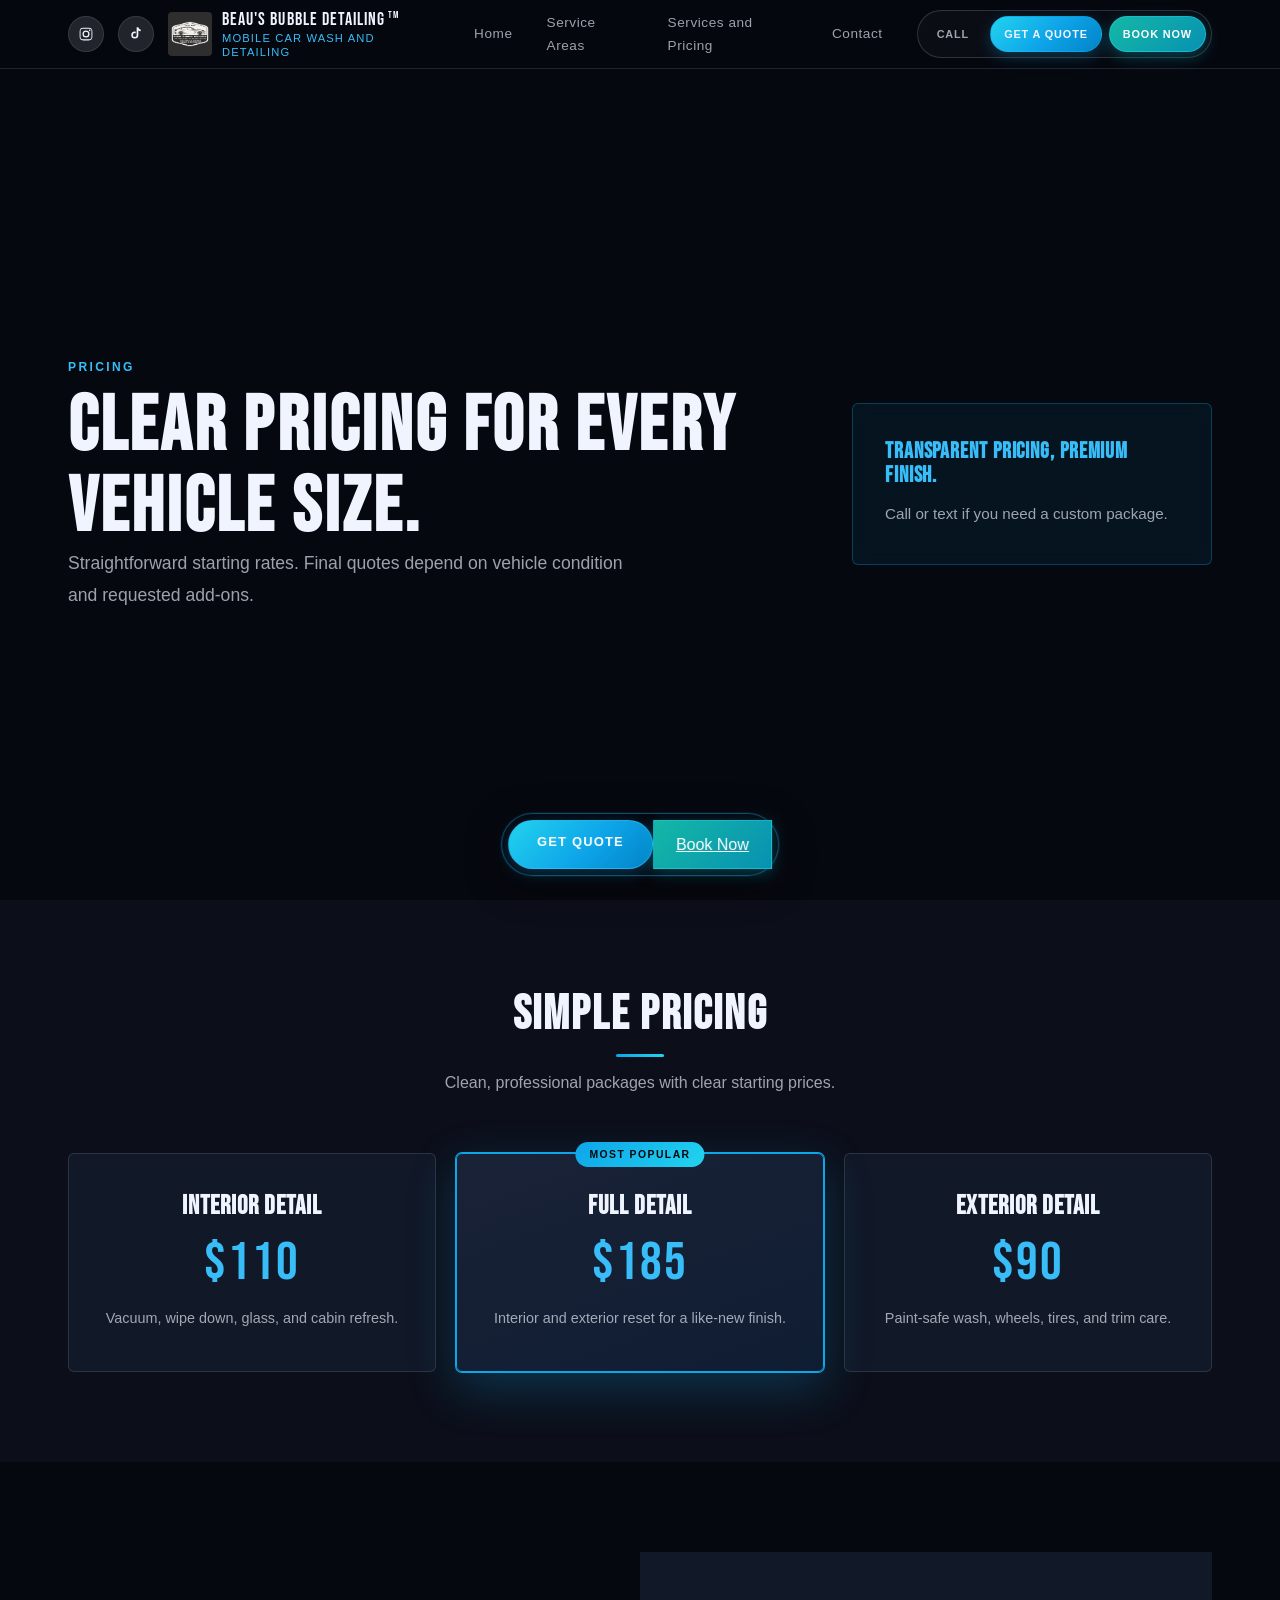
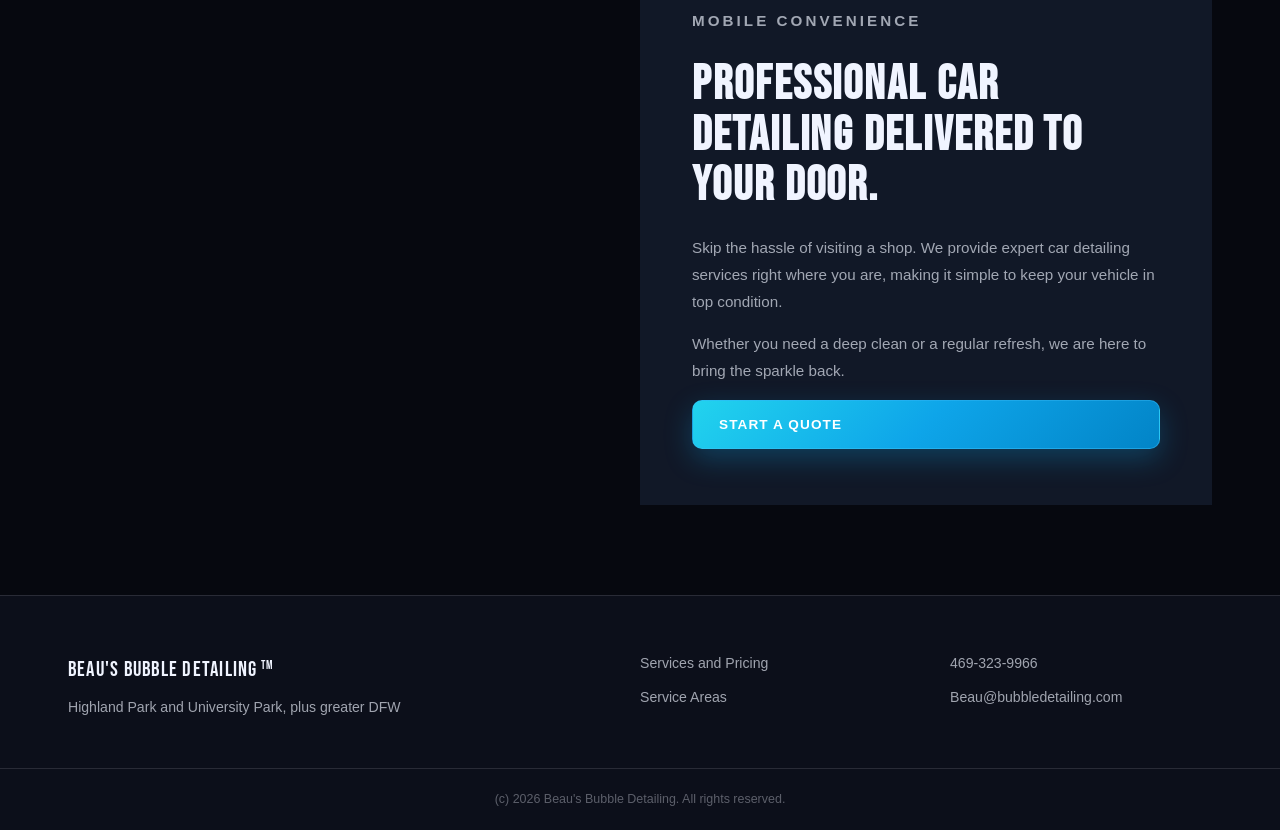
==== prices.html @ 3d45cceb "Add Book Now button to sticky CTA bar on all pages Mobile users couldn't access Book Now since the h" ====
<!doctype html>
<html lang="en">
  <head>
    <meta charset="utf-8" />
    <meta name="viewport" content="width=device-width, initial-scale=1" />
    <title>Pricing | Beau's Bubble Detailing</title>
    <meta name="description" content="Mobile detailing pricing for Beau's Bubble Detailing in the Park Cities and DFW." />
    <link rel="preconnect" href="https://fonts.googleapis.com" />
    <link rel="preconnect" href="https://fonts.gstatic.com" crossorigin />
    <link href="https://fonts.googleapis.com/css2?family=Bebas+Neue&family=Source+Serif+4:opsz,wght@8..60,300;8..60,400;8..60,600&display=swap" rel="stylesheet" />
    <link rel="stylesheet" href="styles.css" />
    <link rel="icon" type="image/png" href="assets/logo.png" />
  </head>
  <body>
    <header class="site-header">
      <div class="container header-inner">
        <div class="header-left">
          <a class="ig-link" href="https://www.instagram.com/beausbubbledetailing/" target="_blank" rel="noreferrer" aria-label="Instagram">
            <svg viewBox="0 0 24 24" aria-hidden="true"><path d="M12 7.3a4.7 4.7 0 1 0 4.7 4.7A4.7 4.7 0 0 0 12 7.3Zm0 7.7a3 3 0 1 1 3-3a3 3 0 0 1-3 3Zm6-7.9a1.1 1.1 0 1 1-1.1-1.1A1.1 1.1 0 0 1 18 7.1ZM20 6.2a3.7 3.7 0 0 0-2.1-2.1A6.2 6.2 0 0 0 15.2 3.6H8.8a6.2 6.2 0 0 0-2.7.5A3.7 3.7 0 0 0 4 6.2a6.2 6.2 0 0 0-.5 2.7v6.4a6.2 6.2 0 0 0 .5 2.7a3.7 3.7 0 0 0 2.1 2.1a6.2 6.2 0 0 0 2.7.5h6.4a6.2 6.2 0 0 0 2.7-.5a3.7 3.7 0 0 0 2.1-2.1a6.2 6.2 0 0 0 .5-2.7V8.9a6.2 6.2 0 0 0-.5-2.7ZM19 17.6a2.1 2.1 0 0 1-1.2 1.2a4.4 4.4 0 0 1-1.5.3H7.7a4.4 4.4 0 0 1-1.5-.3A2.1 2.1 0 0 1 5 17.6a4.4 4.4 0 0 1-.3-1.5V7.9a4.4 4.4 0 0 1 .3-1.5A2.1 2.1 0 0 1 6.2 5.2a4.4 4.4 0 0 1 1.5-.3h8.6a4.4 4.4 0 0 1 1.5.3A2.1 2.1 0 0 1 19 6.4a4.4 4.4 0 0 1 .3 1.5v8.2a4.4 4.4 0 0 1-.3 1.5Z"/></svg>
          </a>
          <a class="tt-link" href="https://www.tiktok.com/@214bubbledetailing" target="_blank" rel="noreferrer" aria-label="TikTok">
            <svg viewBox="0 0 24 24" aria-hidden="true"><path d="M14.6 3.2c.3 1.7 1.6 3 3.3 3.3v2.4a5.7 5.7 0 0 1-3.3-1.1v6.4a5 5 0 1 1-5-5c.4 0 .9.1 1.3.2v2.5a2.6 2.6 0 1 0 1.3 2.2V3.2h2.4Z"/></svg>
          </a>
          <div class="brand">
            <img class="brand-logo" src="assets/logo.png" alt="Beau's Bubble Detailing logo" />
            <div class="brand-text">
              <p class="brand-name">Beau's Bubble Detailing</p>
              <p class="brand-tagline">Mobile car wash and detailing</p>
            </div>
          </div>
        </div>
        <nav class="main-nav" aria-label="Primary">
          <a class="nav-link" href="index.html">Home</a>
          <div class="nav-item">
            <a class="nav-toggle" href="service-areas.html#primary-coverage" aria-haspopup="true">Service Areas</a>
            <div class="dropdown" role="menu">
              <a href="service-areas.html#primary-coverage">Dallas</a>
              <a href="service-areas.html#primary-coverage">Plano</a>
              <a href="service-areas.html#primary-coverage">Fort Worth</a>
              <a href="service-areas.html#primary-coverage">All Areas</a>
            </div>
          </div>
          <a class="nav-link" href="services.html#vehicle-pricing">Services and Pricing</a>
          <a class="nav-link" href="index.html#quote">Contact</a>
        </nav>
        <nav class="header-cta">
          <a class="btn btn-ghost" href="tel:+14693239966">Call</a>
          <a class="btn" href="https://app.winwontech.com/questionnaire/beausbubbledetailing/outreach/BCwQTGIldse46hhcC2VT" target="_blank" rel="noreferrer">Get a Quote</a>
          <a class="btn btn-book" href="https://calendly.com/beau-bubbledetailing/reservation" target="_blank" rel="noreferrer">Book Now</a>
        </nav>
      </div>
    </header>
    <main>
      <section class="hero">
        <div class="container hero-grid">
          <div>
            <p class="eyebrow">Pricing</p>
            <h1>Clear pricing for every vehicle size.</h1>
            <p class="lead">Straightforward starting rates. Final quotes depend on vehicle condition and requested add-ons.</p>
          </div>
          <div class="highlight-panel">
            <h3>Transparent pricing, premium finish.</h3>
            <p>Call or text if you need a custom package.</p>
          </div>
        </div>
      </section>

      <section class="section">
        <div class="container">
          <div class="section-head">
            <h2>Simple pricing</h2>
            <p>Clean, professional packages with clear starting prices.</p>
          </div>
          <div class="price-grid">
            <div class="price-card">
              <h3>Interior Detail</h3>
              <p class="price">$110</p>
              <p>Vacuum, wipe down, glass, and cabin refresh.</p>
            </div>
            <div class="price-card featured">
              <h3>Full Detail</h3>
              <p class="price">$185</p>
              <p>Interior and exterior reset for a like-new finish.</p>
            </div>
            <div class="price-card">
              <h3>Exterior Detail</h3>
              <p class="price">$90</p>
              <p>Paint-safe wash, wheels, tires, and trim care.</p>
            </div>
          </div>
        </div>
      </section>

      <section class="section">
        <div class="container split-grid">
          <div class="split-image" style="background-image: url('https://images.unsplash.com/photo-1485291571150-772bcfc10da5?ixlib=rb-1.2.1&ixid=M3wxMjA3fDB8MXxzZWFyY2h8MzJ8fGNhciUyMHdhc2h8ZW58MHx8fHwxNzY5MjUyNjM1fDA&auto=format&fit=crop&w=1600&q=80')"></div>
          <div class="split-content">
            <p class="eyebrow">Mobile convenience</p>
            <h2>Professional car detailing delivered to your door.</h2>
            <p>Skip the hassle of visiting a shop. We provide expert car detailing services right where you are, making it simple to keep your vehicle in top condition.</p>
            <p>Whether you need a deep clean or a regular refresh, we are here to bring the sparkle back.</p>
            <a class="btn" href="index.html#quote">Start a Quote</a>
          </div>
        </div>
      </section>
    </main>

    <div class="sticky-cta" aria-label="Quick actions">
      <a class="sticky-quote" href="index.html#quote">Get Quote</a>
      <a class="sticky-book" href="https://calendly.com/beau-bubbledetailing/reservation" target="_blank" rel="noreferrer">Book Now</a>
    </div>

    <footer class="site-footer">
      <div class="container footer-grid">
        <div>
          <p class="brand-name">Beau's Bubble Detailing</p>
          <p class="muted-text">Highland Park and University Park, plus greater DFW</p>
        </div>
        <div class="footer-links">
          <a href="services.html#vehicle-pricing">Services and Pricing</a>
          <a href="service-areas.html#primary-coverage">Service Areas</a>
        </div>
        <div class="footer-links">
          <a href="tel:+14693239966">469-323-9966</a>
          <a href="mailto:Beau@bubbledetailing.com">Beau@bubbledetailing.com</a>
        </div>
      </div>
      <p class="footer-bottom">(c) 2026 Beau's Bubble Detailing. All rights reserved.</p>
    </footer>
  </body>
</html>
---- styles.css ----
/* ============================================
   BEAUS BUBBLE DETAILING � STYLES
   Bold electric-blue & midnight theme
   ============================================ */

:root {
  --blue:        #0EA5E9;
  --blue-bright: #38BDF8;
  --blue-dim:    rgba(14,165,233,0.15);
  --blue-glow:   rgba(14,165,233,0.35);
  --night:       #06080F;
  --dark1:       #0C0F1A;
  --dark2:       #111827;
  --dark3:       #1A2236;
  --white:       #F0F4FF;
  --white-dim:   rgba(240,244,255,0.65);
  --white-faint: rgba(240,244,255,0.12);
  --cyan:        #22D3EE;
  --radius:      6px;
}

/* -- RESET -- */
*, *::before, *::after { box-sizing: border-box; margin: 0; padding: 0; }
html { scroll-behavior: smooth; }
body {
  font-family: 'Trebuchet MS', 'Segoe UI', sans-serif;
  background: var(--night);
  color: var(--white);
  line-height: 1.7;
  overflow-x: hidden;
}

/* -- TYPOGRAPHY -- */
h1, h2, h3 {
  font-family: 'Bebas Neue', sans-serif;
  letter-spacing: 0.04em;
  line-height: 1.05;
  color: var(--white);
}
h1 { font-size: clamp(2.8rem, 6vw, 5rem); }
h2 { font-size: clamp(2rem, 4vw, 3rem); }
h3 { font-size: 1.6rem; }
p { font-weight: 300; }

.eyebrow {
  font-family: 'Trebuchet MS', 'Segoe UI', sans-serif;
  font-size: 0.75rem;
  letter-spacing: 0.2em;
  text-transform: uppercase;
  color: var(--blue-bright);
  font-weight: 600;
  margin-bottom: 10px;
  display: block;
}

.lead {
  font-size: 1.1rem;
  color: var(--white-dim);
  max-width: 560px;
  line-height: 1.8;
}

.muted-text {
  color: var(--white-dim);
  font-size: 0.88rem;
}

/* -- CONTAINER -- */
.container {
  max-width: 1200px;
  margin: 0 auto;
  padding: 0 28px;
}

/* -- HEADER -- */
.site-header {
  position: fixed;
  top: 0; left: 0; right: 0;
  z-index: 100;
  background: rgba(6, 8, 15, 0.92);
  backdrop-filter: blur(12px);
  border-bottom: 1px solid var(--white-faint);
  padding: 0;
}
.header-inner {
  display: flex;
  align-items: center;
  justify-content: space-between;
  height: 68px;
  gap: 20px;
}
.header-left {
  display: flex;
  align-items: center;
  gap: 14px;
}
.ig-link, .tt-link {
  display: flex;
  align-items: center;
  justify-content: center;
  width: 36px; height: 36px;
  border-radius: 50%;
  background: var(--white-faint);
  border: 1px solid rgba(255,255,255,0.1);
  transition: background 0.2s, border-color 0.2s, transform 0.2s;
  flex-shrink: 0;
}
.ig-link:hover, .tt-link:hover { background: var(--blue-dim); border-color: var(--blue); transform: translateY(-1px); }
.ig-link svg, .tt-link svg { width: 18px; height: 18px; fill: var(--white); }
.tt-link svg { width: 17px; height: 17px; }

.brand { display: flex; align-items: center; gap: 10px; text-decoration: none; }
.brand-logo {
  height: 44px;
  width: auto;
  object-fit: contain;
  border-radius: 4px;
}
.brand-text { line-height: 1.25; }
.brand-name {
  font-family: 'Bebas Neue', sans-serif;
  font-size: 1.1rem;
  letter-spacing: 0.06em;
  color: var(--white);
  display: block;
}
.brand-name::after {
  content: " TM";
  font-size: 0.58em;
  vertical-align: super;
  letter-spacing: 0.08em;
}
.brand-tagline {
  font-size: 0.7rem;
  color: var(--blue-bright);
  letter-spacing: 0.1em;
  text-transform: uppercase;
}

/* -- NAV -- */
.main-nav {
  display: flex;
  align-items: center;
  gap: 6px;
  list-style: none;
}
.nav-link {
  font-size: 0.85rem;
  font-weight: 400;
  color: var(--white-dim);
  text-decoration: none;
  padding: 8px 14px;
  border-radius: var(--radius);
  transition: color 0.2s, background 0.2s;
  letter-spacing: 0.04em;
}
.nav-link:hover { color: var(--white); background: var(--white-faint); }

.nav-item { position: relative; }
.nav-item::after {
  content: '';
  position: absolute;
  left: 0;
  right: 0;
  top: 100%;
  height: 10px;
}
.nav-toggle {
  display: inline-block;
  font-family: 'Trebuchet MS', 'Segoe UI', sans-serif;
  font-size: 0.85rem;
  color: var(--white-dim);
  text-decoration: none;
  background: none;
  border: none;
  cursor: pointer;
  padding: 8px 14px;
  border-radius: var(--radius);
  transition: color 0.2s, background 0.2s;
  letter-spacing: 0.04em;
}
.nav-toggle:hover { color: var(--white); background: var(--white-faint); }

.dropdown {
  display: none;
  position: absolute;
  top: calc(100% + 8px);
  left: 0;
  background: var(--dark2);
  border: 1px solid var(--white-faint);
  border-radius: var(--radius);
  min-width: 180px;
  overflow: hidden;
  box-shadow: 0 16px 40px rgba(0,0,0,0.5);
  z-index: 200;
}
.nav-item:hover .dropdown,
.nav-item:focus-within .dropdown { display: block; }
.dropdown a {
  display: block;
  padding: 12px 18px;
  font-size: 0.85rem;
  color: var(--white-dim);
  text-decoration: none;
  transition: background 0.15s, color 0.15s;
}
.dropdown a:hover { background: var(--blue-dim); color: var(--blue-bright); }

.header-cta {
  display: flex;
  align-items: center;
  gap: 7px;
  padding: 5px;
  border: 1px solid rgba(240,244,255,0.16);
  border-radius: 999px;
  background: linear-gradient(135deg, rgba(255,255,255,0.03), rgba(255,255,255,0.01));
}
.header-cta .btn {
  padding: 8px 13px;
  font-size: 0.68rem;
  font-weight: 700;
  letter-spacing: 0.08em;
  border-radius: 999px;
  border: 1px solid rgba(14,165,233,0.4);
  background: linear-gradient(135deg, #22d3ee 0%, #0ea5e9 52%, #0284c7 100%);
  color: var(--white);
  box-shadow: 0 5px 16px rgba(14,165,233,0.28);
  white-space: nowrap;
}
.header-cta .btn:hover {
  transform: translateY(-1px);
  background: linear-gradient(135deg, #67e8f9, #22d3ee 40%, #0ea5e9);
  border-color: rgba(56,189,248,0.6);
  box-shadow: 0 8px 20px rgba(14,165,233,0.34);
}
.header-cta .btn.btn-ghost {
  border-color: transparent;
  background: transparent;
  color: var(--white-dim);
  box-shadow: none;
}
.header-cta .btn.btn-ghost:hover {
  color: var(--white);
  background: var(--white-faint);
  border-color: transparent;
  box-shadow: none;
  transform: none;
}
.header-cta .btn-book {
  background: linear-gradient(135deg, #14b8a6, #0891b2);
  border-color: rgba(34,211,238,0.5);
  color: #fff;
  box-shadow: 0 5px 16px rgba(6,182,212,0.32);
}
.header-cta .btn-book:hover {
  background: linear-gradient(135deg, #5eead4, #22d3ee);
  color: #fff;
  box-shadow: 0 8px 20px rgba(6,182,212,0.38);
}

/* -- BUTTONS -- */
.btn {
  display: inline-block;
  font-family: 'Trebuchet MS', 'Segoe UI', sans-serif;
  font-size: 0.85rem;
  font-weight: 600;
  letter-spacing: 0.08em;
  text-transform: uppercase;
  text-decoration: none;
  padding: 12px 26px;
  border-radius: 10px;
  border: 1px solid rgba(56,189,248,0.45);
  cursor: pointer;
  transition: transform 0.2s, box-shadow 0.2s, opacity 0.2s, filter 0.2s, border-color 0.2s;
  background: linear-gradient(135deg, #22d3ee 0%, var(--blue) 50%, #0284c7 100%);
  color: #fff;
  box-shadow: 0 10px 28px rgba(14,165,233,0.28);
}
.btn:hover {
  transform: translateY(-2px);
  filter: brightness(1.06);
  border-color: rgba(125,211,252,0.65);
  box-shadow: 0 14px 32px rgba(14,165,233,0.34);
}
.btn:active { transform: translateY(0); }

.btn-ghost {
  background: rgba(255,255,255,0.02);
  color: var(--white);
  border: 1px solid rgba(240,244,255,0.24);
  box-shadow: none;
}
.btn-ghost:hover { background: var(--blue-dim); border-color: rgba(56,189,248,0.5); color: var(--white); box-shadow: none; }

.btn-dark {
  background: linear-gradient(135deg, rgba(26,34,54,0.95), rgba(17,24,39,0.95));
  color: var(--white);
  border: 1px solid rgba(240,244,255,0.18);
  box-shadow: none;
}
.btn-dark:hover { background: linear-gradient(135deg, rgba(30,41,65,0.96), rgba(20,29,46,0.96)); border-color: rgba(56,189,248,0.45); color: var(--white); }

/* -- HERO -- */
.hero {
  position: relative;
  padding-top: 68px; /* offset for fixed header */
  min-height: 100vh;
  display: flex;
  align-items: center;
  overflow: hidden;
}
.hero::before {
  content: '';
  position: absolute; inset: 0;
  background-image: url('https://images.unsplash.com/photo-1552519507-da3b142c6e3d?w=1600&q=80&fit=crop');
  background-size: cover;
  background-position: center 35%;
  animation: heroZoom 20s ease-in-out infinite alternate;
}
.hero::after {
  content: '';
  position: absolute; inset: 0;
  background: linear-gradient(
    125deg,
    rgba(6,8,15,0.95) 0%,
    rgba(6,8,15,0.80) 45%,
    rgba(6,8,15,0.50) 100%
  );
}
@keyframes heroZoom {
  from { transform: scale(1.0); }
  to   { transform: scale(1.08) translateX(-1.5%); }
}
.hero .container { position: relative; z-index: 2; width: 100%; }
.hero-grid {
  display: grid;
  grid-template-columns: 1fr 360px;
  gap: 40px;
  align-items: center;
  padding: 80px 28px;
}

/* -- HIGHLIGHT PANEL -- */
.highlight-panel {
  background: rgba(14,165,233,0.08);
  border: 1px solid rgba(14,165,233,0.3);
  border-radius: var(--radius);
  padding: 36px 32px;
  backdrop-filter: blur(8px);
}
.highlight-panel h3 {
  font-size: 1.4rem;
  margin-bottom: 14px;
  color: var(--blue-bright);
}
.highlight-panel p {
  font-size: 0.95rem;
  color: var(--white-dim);
  line-height: 1.75;
  margin-bottom: 24px;
}
.highlight-panel p:last-child { margin-bottom: 0; }
.highlight-panel .hero-actions { margin-top: 24px; }

.hero-actions {
  display: flex;
  flex-wrap: wrap;
  gap: 12px;
  margin-top: 28px;
}

/* Hero badges */
.hero-badges {
  display: flex;
  flex-wrap: wrap;
  gap: 10px;
  margin-top: 28px;
}
.hero-badge {
  background: var(--dark3);
  border: 1px solid var(--white-faint);
  color: var(--white-dim);
  padding: 10px 18px;
  border-radius: var(--radius);
  font-size: 0.85rem;
  font-family: 'Trebuchet MS', 'Segoe UI', sans-serif;
  cursor: default;
  user-select: none;
}

/* -- SECTIONS -- */
.section {
  padding: 90px 0;
}
.section:nth-child(even) {
  background: var(--dark1);
}

.section-head {
  text-align: center;
  max-width: 600px;
  margin: 0 auto 56px;
}
.section-head h2 { margin-bottom: 12px; }
.section-head p { color: var(--white-dim); font-size: 1rem; }

/* Accent line under section headings */
.section-head h2::after {
  content: '';
  display: block;
  width: 48px; height: 3px;
  background: linear-gradient(90deg, var(--blue), var(--cyan));
  margin: 14px auto 0;
  border-radius: 2px;
}
.pricing-subhead {
  margin: 28px auto 20px;
}
.pricing-subhead h3 {
  margin-bottom: 8px;
}

/* -- SERVICE CARDS -- */
.services-grid {
  display: grid;
  grid-template-columns: repeat(auto-fit, minmax(280px, 1fr));
  gap: 20px;
}
.pricing-tabs {
  display: flex;
  flex-wrap: wrap;
  justify-content: center;
  gap: 10px;
  margin-bottom: 20px;
}
.pricing-tab {
  background: var(--dark3);
  border: 1px solid var(--white-faint);
  color: var(--white-dim);
  padding: 10px 16px;
  border-radius: var(--radius);
  cursor: pointer;
  font-size: 0.85rem;
  font-family: 'Trebuchet MS', 'Segoe UI', sans-serif;
  transition: all 0.2s;
}
.pricing-tab:hover,
.pricing-tab.selected {
  background: var(--blue-dim);
  border-color: var(--blue);
  color: var(--blue-bright);
}
.service-card {
  background: var(--dark2);
  border: 1px solid var(--white-faint);
  border-radius: var(--radius);
  padding: 36px 32px;
  transition: border-color 0.3s, transform 0.3s, box-shadow 0.3s;
  position: relative;
  overflow: hidden;
}
.service-card::before {
  content: '';
  position: absolute;
  top: 0; left: 0; right: 0;
  height: 3px;
  background: linear-gradient(90deg, var(--blue), var(--cyan));
  transform: scaleX(0);
  transform-origin: left;
  transition: transform 0.4s ease;
}
.service-card:hover {
  border-color: rgba(14,165,233,0.4);
  transform: translateY(-4px);
  box-shadow: 0 12px 40px rgba(14,165,233,0.15);
}
.service-card:hover::before { transform: scaleX(1); }
.service-card h3 {
  font-size: 1.4rem;
  margin-bottom: 12px;
  color: var(--white);
}
.service-card p { color: var(--white-dim); font-size: 0.92rem; line-height: 1.7; }
.service-card .price {
  font-family: 'Bebas Neue', sans-serif;
  font-size: 2rem;
  color: var(--blue-bright);
  margin: 16px 0 6px;
  letter-spacing: 0.04em;
}
.full-detail-featured {
  transform: scale(1.06);
  border-color: var(--blue);
  background: linear-gradient(160deg, #132341, #1A2236);
  box-shadow: 0 12px 36px rgba(14,165,233,0.2);
}
.full-detail-featured h3,
.full-detail-featured .price {
  font-weight: 700;
}
.deal-note {
  font-size: 0.72rem;
  letter-spacing: 0.08em;
  text-transform: uppercase;
  color: var(--blue-bright) !important;
  margin-bottom: 8px;
}
.service-card ul {
  list-style: none;
  margin-top: 16px;
}
.service-card li {
  font-size: 0.88rem;
  color: var(--white-dim);
  padding: 6px 0;
  border-bottom: 1px solid var(--white-faint);
  display: flex;
  align-items: flex-start;
  gap: 8px;
}
.service-card li::before {
  content: '>';
  color: var(--blue);
  font-size: 1rem;
  flex-shrink: 0;
}

/* -- ADD-ON GRID / OPTIONS -- */
.options-grid {
  display: flex;
  flex-wrap: wrap;
  gap: 10px;
  margin-top: 12px;
}
.option-btn {
  background: var(--dark3);
  border: 1px solid var(--white-faint);
  color: var(--white-dim);
  padding: 10px 18px;
  border-radius: var(--radius);
  font-size: 0.85rem;
  cursor: pointer;
  transition: all 0.2s;
  font-family: 'Trebuchet MS', 'Segoe UI', sans-serif;
}
.option-btn:hover, .option-btn.selected {
  background: var(--blue-dim);
  border-color: var(--blue);
  color: var(--blue-bright);
}
.option-static {
  background: var(--dark3);
  border: 1px solid var(--white-faint);
  color: var(--white-dim);
  padding: 10px 18px;
  border-radius: var(--radius);
  font-size: 0.85rem;
  font-family: 'Trebuchet MS', 'Segoe UI', sans-serif;
  cursor: default;
  user-select: none;
}
.option-check {
  display: inline-flex;
  align-items: center;
  gap: 10px;
  background: var(--dark3);
  border: 1px solid var(--white-faint);
  color: var(--white-dim);
  padding: 10px 14px;
  border-radius: var(--radius);
  font-size: 0.85rem;
  font-family: 'Trebuchet MS', 'Segoe UI', sans-serif;
  cursor: pointer;
  transition: all 0.2s;
}
.option-check:hover {
  border-color: var(--blue);
  background: var(--blue-dim);
}
.option-check-input {
  width: 16px;
  height: 16px;
  accent-color: #0EA5E9;
}
.option-check:has(.option-check-input:checked) {
  border-color: var(--blue);
  background: var(--blue-dim);
  color: var(--blue-bright);
}
.addon-note {
  margin-top: 12px;
  color: var(--white-dim);
  font-size: 0.85rem;
  line-height: 1.65;
}
.monthly-subprice {
  color: var(--blue-bright) !important;
  font-size: 0.95rem !important;
  margin-top: -6px;
  margin-bottom: 8px;
}

/* -- PRICE GRID -- */
.price-grid {
  display: grid;
  grid-template-columns: repeat(auto-fit, minmax(260px, 1fr));
  gap: 20px;
}
.price-card {
  background: var(--dark2);
  border: 1px solid var(--white-faint);
  border-radius: var(--radius);
  padding: 40px 36px;
  text-align: center;
  transition: border-color 0.3s, transform 0.3s, box-shadow 0.3s;
}
.price-card:hover {
  border-color: rgba(14,165,233,0.4);
  transform: translateY(-4px);
  box-shadow: 0 12px 40px rgba(14,165,233,0.15);
}
.price-card.featured {
  background: linear-gradient(160deg, var(--dark3), #0f1d33);
  border-color: var(--blue);
  box-shadow: 0 0 0 1px var(--blue), 0 16px 48px rgba(14,165,233,0.25);
  position: relative;
}
.price-card.featured::after {
  content: 'MOST POPULAR';
  position: absolute;
  top: -12px; left: 50%;
  transform: translateX(-50%);
  background: linear-gradient(135deg, var(--blue), var(--cyan));
  color: var(--night);
  font-size: 0.65rem;
  font-weight: 700;
  letter-spacing: 0.14em;
  padding: 4px 14px;
  border-radius: 20px;
  font-family: 'Trebuchet MS', 'Segoe UI', sans-serif;
}
.price-card h3 {
  font-size: 1.6rem;
  margin-bottom: 4px;
}
.price-card .price {
  font-family: 'Bebas Neue', sans-serif;
  font-size: 3.4rem;
  color: var(--blue-bright);
  letter-spacing: 0.04em;
  line-height: 1;
  margin: 16px 0;
}
.price-card p:not(.price) {
  color: var(--white-dim);
  font-size: 0.9rem;
  line-height: 1.65;
}

/* -- GALLERY -- */
.gallery-grid {
  display: grid;
  grid-template-columns: repeat(4, 1fr);
  gap: 12px;
}
.photo {
  aspect-ratio: 1;
  border-radius: var(--radius);
  overflow: hidden;
  background: var(--dark3);
  border: 1px solid var(--white-faint);
}
.photo img { width: 100%; height: 100%; object-fit: cover; }
.photo.placeholder {
  display: flex;
  align-items: center;
  justify-content: center;
  text-align: center;
  padding: 20px;
}
.photo.placeholder span {
  font-size: 0.8rem;
  color: var(--white-dim);
  line-height: 1.5;
}

/* -- SPLIT GRID -- */
.split-grid {
  display: grid;
  grid-template-columns: 1fr 1fr;
  gap: 0;
  border-radius: var(--radius);
  overflow: hidden;
  min-height: 460px;
}
.split-image {
  background-size: cover;
  background-position: center;
  min-height: 320px;
}
.split-content {
  background: var(--dark2);
  padding: 56px 52px;
  display: flex;
  flex-direction: column;
  justify-content: center;
  gap: 16px;
}
.split-content h2 { margin-bottom: 8px; }
.split-content p { color: var(--white-dim); font-size: 0.95rem; line-height: 1.75; }

/* -- WHY CHOOSE US (FIXED) -- */
.why-choose-section {
  position: relative;
  overflow: hidden;
}
.why-choose-section::before {
  content: '';
  position: absolute; inset: 0;
  background-image: url('assets/hpv-bbd.jpg');
  background-size: cover;
  background-position: center;
  opacity: 0.14;
}
.highland-split {
  display: grid;
  grid-template-columns: 1fr 1fr;
  gap: 0;
  border-radius: var(--radius);
  overflow: hidden;
  min-height: 500px;
  position: relative;
  z-index: 2;
}
.highland-photo {
  position: relative;
  overflow: hidden;
  min-height: 380px;
}
.highland-photo img {
  width: 100%; height: 100%;
  object-fit: cover;
  transition: transform 0.6s ease;
}
.highland-photo:hover img { transform: scale(1.04); }
.highland-photo::after {
  content: '';
  position: absolute; inset: 0;
  background: linear-gradient(to right, transparent 60%, var(--dark2));
}
.highland-content {
  background: var(--dark2);
  padding: 56px 52px;
  display: flex;
  flex-direction: column;
  justify-content: center;
  gap: 16px;
  /* Remove old background-image usage */
  background-image: none !important;
}
.highland-content h2 { margin-bottom: 8px; }
.highland-content p { color: var(--white-dim); font-size: 0.95rem; line-height: 1.75; }

/* Why reasons grid */
.why-reasons {
  display: grid;
  grid-template-columns: 1fr 1fr;
  gap: 16px;
  margin-top: 28px;
}
.why-reason {
  background: var(--dark3);
  border: 1px solid var(--white-faint);
  border-radius: var(--radius);
  padding: 20px;
  transition: border-color 0.25s;
}
.why-reason:hover { border-color: var(--blue); }
.why-reason h4 {
  font-family: 'Bebas Neue', sans-serif;
  font-size: 1.1rem;
  color: var(--blue-bright);
  margin-bottom: 6px;
  letter-spacing: 0.04em;
}
.why-reason p { font-size: 0.84rem; color: var(--white-dim); line-height: 1.6; }

/* -- PROCESS -- */
.process-grid {
  display: grid;
  grid-template-columns: repeat(4, 1fr);
  gap: 20px;
  position: relative;
}
.process-grid::before {
  content: '';
  position: absolute;
  top: 32px; left: 10%;
  width: 80%; height: 1px;
  background: linear-gradient(90deg, transparent, var(--blue-dim), var(--blue-dim), transparent);
  z-index: 0;
}
.process-card {
  background: var(--dark2);
  border: 1px solid var(--white-faint);
  border-radius: var(--radius);
  padding: 32px 24px;
  text-align: center;
  position: relative;
  z-index: 1;
  transition: border-color 0.3s, box-shadow 0.3s;
}
.process-card:hover {
  border-color: rgba(14,165,233,0.5);
  box-shadow: 0 8px 28px rgba(14,165,233,0.12);
}
.step {
  width: 52px; height: 52px;
  border-radius: 50%;
  background: linear-gradient(135deg, var(--blue), #0369a1);
  color: #fff;
  font-family: 'Bebas Neue', sans-serif;
  font-size: 1.4rem;
  display: flex;
  align-items: center;
  justify-content: center;
  margin: 0 auto 20px;
  box-shadow: 0 4px 16px var(--blue-glow);
}
.process-card h3 { font-size: 1.3rem; margin-bottom: 10px; }
.process-card p { font-size: 0.88rem; color: var(--white-dim); line-height: 1.65; }

/* -- TESTIMONIALS -- */
.testimonial-grid {
  display: grid;
  grid-template-columns: repeat(3, 1fr);
  gap: 20px;
}
.testimonial-card {
  background: var(--dark2);
  border: 1px solid var(--white-faint);
  border-radius: var(--radius);
  padding: 32px 28px;
  position: relative;
  transition: border-color 0.3s;
}
.testimonial-card::before {
  content: '"';
  font-family: 'Bebas Neue', sans-serif;
  font-size: 4.5rem;
  color: var(--blue);
  opacity: 0.2;
  position: absolute;
  top: 10px; left: 20px;
  line-height: 1;
}
.testimonial-card:hover { border-color: rgba(14,165,233,0.4); }
.stars { color: var(--blue-bright); font-size: 1rem; letter-spacing: 2px; margin-bottom: 14px; }
.testimonial-card p:not(.stars):not(.muted-text) {
  font-size: 0.92rem;
  color: var(--white-dim);
  line-height: 1.75;
  font-style: italic;
  margin-bottom: 16px;
}
.testimonial-card .muted-text { font-size: 0.82rem; color: var(--blue-bright); }

/* -- AREA GRID -- */
.area-grid {
  display: grid;
  grid-template-columns: repeat(auto-fit, minmax(200px, 1fr));
  gap: 16px;
  margin-bottom: 24px;
}
.area-card {
  background: var(--dark2);
  border: 1px solid var(--white-faint);
  border-radius: var(--radius);
  padding: 28px 24px;
  transition: all 0.25s;
  text-align: center;
}
.area-card:hover {
  border-color: var(--blue);
  background: var(--blue-dim);
  transform: translateY(-3px);
}
.area-card h3 { font-size: 1.3rem; color: var(--blue-bright); margin-bottom: 8px; }
.area-card p { font-size: 0.84rem; color: var(--white-dim); line-height: 1.6; }
.area-photo {
  margin: -10px -8px 14px;
  border-radius: 4px;
  overflow: hidden;
  border: 1px solid var(--white-faint);
  aspect-ratio: 16 / 9;
}
.area-photo img {
  width: 100%;
  height: 100%;
  object-fit: cover;
  display: block;
}

.extra-area-list {
  display: flex;
  flex-wrap: wrap;
  gap: 10px;
  list-style: none;
  margin-top: 16px;
}
.extra-area-list li {
  background: var(--dark3);
  border: 1px solid var(--white-faint);
  border-radius: 4px;
  padding: 8px 16px;
  font-size: 0.84rem;
  color: var(--white-dim);
  transition: all 0.2s;
}
.extra-area-list li:hover { border-color: var(--blue); color: var(--blue-bright); }

/* -- ABOUT -- */
.about-grid,
.about-me-layout {
  display: grid;
  grid-template-columns: minmax(0, 1.2fr) minmax(280px, 0.8fr);
  gap: 20px;
  align-items: stretch;
}
.about-points {
  display: grid;
  gap: 20px;
}
.about-card {
  background: var(--dark2);
  border: 1px solid var(--white-faint);
  border-radius: var(--radius);
  padding: 32px 28px;
}
.about-card-main {
  background: linear-gradient(160deg, rgba(17,24,39,0.96), rgba(26,34,54,0.96));
  border-color: rgba(56,189,248,0.35);
}
.about-me-card h3 {
  font-size: 1.8rem;
  margin-bottom: 16px;
  color: var(--blue-bright);
}
.about-card h3 {
  margin-bottom: 10px;
  color: var(--blue-bright);
}
.about-card p {
  color: var(--white-dim);
  font-size: 0.94rem;
  line-height: 1.75;
}
.about-card p + p {
  margin-top: 14px;
}

/* -- QUOTE SECTION -- */
.quote-section {
  position: relative;
  overflow: hidden;
  padding: 90px 0;
}
.quote-section::before {
  content: '';
  position: absolute; inset: 0;
  background-image: url('https://images.unsplash.com/photo-1503376780353-7e6692767b70?w=1400&q=80&fit=crop');
  background-size: cover;
  background-position: center 55%;
  opacity: 0.08;
}
.quote-section::after {
  content: '';
  position: absolute; inset: 0;
  background: linear-gradient(135deg, rgba(6,8,15,0.6), rgba(14,165,233,0.05));
}
.quote-wrapper {
  display: grid;
  grid-template-columns: 1fr 1.2fr;
  gap: 72px;
  align-items: start;
  position: relative;
  z-index: 2;
}
.quote-wrapper h2 { margin-bottom: 14px; }
.quote-wrapper .lead { margin-top: 12px; }
.quote-actions { display: flex; gap: 12px; flex-wrap: wrap; margin-top: 28px; }
.quote-wrapper > div > .muted-text { margin-top: 20px; }

/* -- FORM -- */
.quote-form {
  background: var(--dark2);
  border: 1px solid var(--white-faint);
  border-radius: var(--radius);
  padding: 40px 36px;
  display: flex;
  flex-direction: column;
  gap: 20px;
}
.form-grid {
  display: grid;
  grid-template-columns: 1fr 1fr;
  gap: 16px;
}
label {
  display: flex;
  flex-direction: column;
  gap: 6px;
  font-size: 0.82rem;
  letter-spacing: 0.06em;
  text-transform: uppercase;
  color: var(--white-dim);
  font-weight: 600;
  font-family: 'Trebuchet MS', 'Segoe UI', sans-serif;
}
input, textarea {
  background: var(--dark3);
  border: 1px solid var(--white-faint);
  border-radius: 4px;
  color: var(--white);
  font-family: 'Trebuchet MS', 'Segoe UI', sans-serif;
  font-size: 0.92rem;
  padding: 11px 14px;
  outline: none;
  transition: border-color 0.2s, box-shadow 0.2s;
  width: 100%;
}
input:focus, textarea:focus {
  border-color: var(--blue);
  box-shadow: 0 0 0 3px rgba(14,165,233,0.15);
}
textarea { resize: vertical; min-height: 80px; }
.form-note {
  font-size: 0.78rem;
  color: var(--white-dim);
  text-align: center;
  line-height: 1.5;
}

/* -- STICKY CTA -- */
.sticky-cta {
  position: fixed;
  bottom: 24px;
  left: 50%;
  transform: translateX(-50%);
  display: flex;
  gap: 0;
  z-index: 90;
  background: rgba(6,8,15,0.9);
  border: 1px solid rgba(56,189,248,0.36);
  border-radius: 50px;
  padding: 6px;
  backdrop-filter: blur(12px);
  box-shadow: 0 10px 34px rgba(0,0,0,0.5), 0 0 0 1px rgba(14,165,233,0.14);
}
.sticky-call, .sticky-text, .sticky-quote {
  font-family: 'Trebuchet MS', 'Segoe UI', sans-serif;
  font-size: 0.8rem;
  font-weight: 600;
  letter-spacing: 0.1em;
  text-transform: uppercase;
  padding: 10px 22px;
  border-radius: 50px;
  text-decoration: none;
  transition: all 0.2s;
}
.sticky-call {
  color: var(--white-dim);
  background: transparent;
  border: 1px solid var(--white-faint);
}
.sticky-call:hover { color: var(--white); border-color: rgba(255,255,255,0.3); }
.sticky-text {
  color: var(--white-dim);
  background: transparent;
  border: 1px solid var(--white-faint);
}
.sticky-text:hover { color: var(--white); border-color: rgba(255,255,255,0.3); }
.sticky-quote {
  padding: 10px 28px;
  border: 1px solid rgba(56,189,248,0.58);
  background: linear-gradient(135deg, #22d3ee 0%, var(--blue) 55%, #0284c7 100%);
  color: #fff;
  box-shadow: 0 4px 16px rgba(14,165,233,0.3);
}
.sticky-quote:hover {
  box-shadow: 0 8px 24px rgba(14,165,233,0.4);
  transform: translateY(-1px);
  filter: brightness(1.06);
}
.sticky-book {
  padding: 10px 22px;
  border: 1px solid rgba(34,211,238,0.5);
  background: linear-gradient(135deg, #14b8a6, #0891b2);
  color: #fff;
  box-shadow: 0 4px 16px rgba(6,182,212,0.32);
}
.sticky-book:hover {
  background: linear-gradient(135deg, #5eead4, #22d3ee);
  box-shadow: 0 8px 24px rgba(6,182,212,0.4);
  transform: translateY(-1px);
  filter: brightness(1.06);
}

/* -- FOOTER -- */
.site-footer {
  background: var(--dark1);
  border-top: 1px solid var(--white-faint);
  padding: 56px 0 0;
}
.footer-grid {
  display: grid;
  grid-template-columns: 2fr 1fr 1fr;
  gap: 48px;
  padding-bottom: 48px;
}
.footer-grid .brand-name {
  font-family: 'Bebas Neue', sans-serif;
  font-size: 1.3rem;
  letter-spacing: 0.06em;
  color: var(--white);
  margin-bottom: 8px;
  display: block;
}
.footer-links {
  display: flex;
  flex-direction: column;
  gap: 10px;
}
.footer-links a {
  font-size: 0.88rem;
  color: var(--white-dim);
  text-decoration: none;
  transition: color 0.2s;
  font-weight: 300;
}
.footer-links a:hover { color: var(--blue-bright); }
.footer-bottom {
  border-top: 1px solid var(--white-faint);
  padding: 20px 28px;
  text-align: center;
  font-size: 0.78rem;
  color: rgba(240,244,255,0.35);
  max-width: 100%;
}

/* Invisible code watermark: BBD-TM-WM-2026 */

/* -- SCROLL REVEAL -- */
.fade-in {
  opacity: 0;
  transform: translateY(20px);
  transition: opacity 0.65s ease, transform 0.65s ease;
}
.fade-in.visible { opacity: 1; transform: translateY(0); }

/* -- MOBILE -- */
@media (max-width: 900px) {
  .hero-grid, .quote-wrapper, .split-grid, .highland-split, .about-grid, .about-me-layout {
    grid-template-columns: 1fr;
  }
  .hero::before { background-position: 70% center; }
  .hero-grid { padding: 64px 28px; }
  .process-grid { grid-template-columns: 1fr 1fr; }
  .testimonial-grid { grid-template-columns: 1fr; }
  .footer-grid { grid-template-columns: 1fr 1fr; }
  .gallery-grid { grid-template-columns: 1fr 1fr; }
  .highland-photo { display: none; }
  .split-image { min-height: 240px; }
  .why-reasons { grid-template-columns: 1fr; }
}
@media (max-width: 640px) {
  .site-header {
    position: sticky;
    top: 0;
  }
  .container {
    padding: 0 16px;
  }
  .header-inner {
    height: auto;
    flex-wrap: wrap;
    gap: 8px;
    padding: 10px 0;
  }
  .header-left {
    width: 100%;
    gap: 10px;
  }
  .brand {
    min-width: 0;
    flex: 1;
  }
  .brand-text {
    min-width: 0;
  }
  .brand-name {
    font-size: 1rem;
  }
  .brand-tagline {
    display: none;
  }
  .main-nav {
    display: flex;
    width: 100%;
    overflow-x: auto;
    gap: 4px;
    padding-bottom: 2px;
    scrollbar-width: none;
    -webkit-overflow-scrolling: touch;
  }
  .main-nav::-webkit-scrollbar {
    display: none;
  }
  .nav-item::after,
  .dropdown {
    display: none !important;
  }
  .nav-link,
  .nav-toggle {
    white-space: nowrap;
    padding: 8px 12px;
    font-size: 0.78rem;
  }
  .header-cta { display: none; }

  /* Hero: no fixed height, flows naturally */
  .hero {
    padding-top: 0;
    min-height: auto;
  }
  h1 { font-size: 2.2rem; }
  .hero-grid {
    padding: 48px 16px 56px;
    gap: 24px;
  }
  .lead {
    font-size: 1rem;
  }
  .highlight-panel,
  .split-content,
  .highland-content,
  .about-card,
  .about-me-card,
  .quote-form {
    padding: 24px 18px;
  }

  /* All grids go single column */
  .hero-grid,
  .quote-wrapper,
  .split-grid,
  .highland-split,
  .about-grid,
  .about-me-layout {
    grid-template-columns: 1fr;
  }
  .process-grid { grid-template-columns: 1fr; }
  .process-grid::before { display: none; }
  .price-grid { grid-template-columns: 1fr; }
  .area-grid { grid-template-columns: 1fr; }
  .footer-grid { grid-template-columns: 1fr; gap: 28px; }
  .gallery-grid { grid-template-columns: 1fr 1fr; }
  .testimonial-grid { grid-template-columns: 1fr; }
  .services-grid { grid-template-columns: 1fr; }

  /* Sections: consistent, tighter padding for continuous flow */
  section.section,
  .quote-section {
    padding: 56px 0;
  }

  /* Why Choose section - ensure content is visible */
  .why-choose-section .split-grid {
    min-height: auto;
  }
  .highland-content {
    min-height: auto;
  }

  /* Quote section mobile */
  .quote-wrapper {
    gap: 32px;
  }

  /* Full detail featured card: no scale on mobile (causes overflow) */
  .full-detail-featured {
    transform: none;
  }

  /* About me card */
  .about-me-card h3 {
    font-size: 1.5rem;
  }

  /* Sticky CTA */
  .sticky-cta {
    bottom: 16px;
    width: calc(100% - 32px);
    max-width: 400px;
    gap: 0;
  }
  .sticky-quote,
  .sticky-book {
    flex: 1;
    text-align: center;
    padding: 12px 14px;
    font-size: 0.75rem;
  }
  .form-grid { grid-template-columns: 1fr; }

  /* Hero badges wrap nicely */
  .hero-badges {
    gap: 8px;
  }
  .hero-badge {
    font-size: 0.78rem;
    padding: 8px 14px;
  }

  /* Ensure images don't overflow */
  img {
    max-width: 100%;
    height: auto;
  }

  /* Section heads tighter */
  .section-head {
    margin: 0 auto 40px;
  }
}
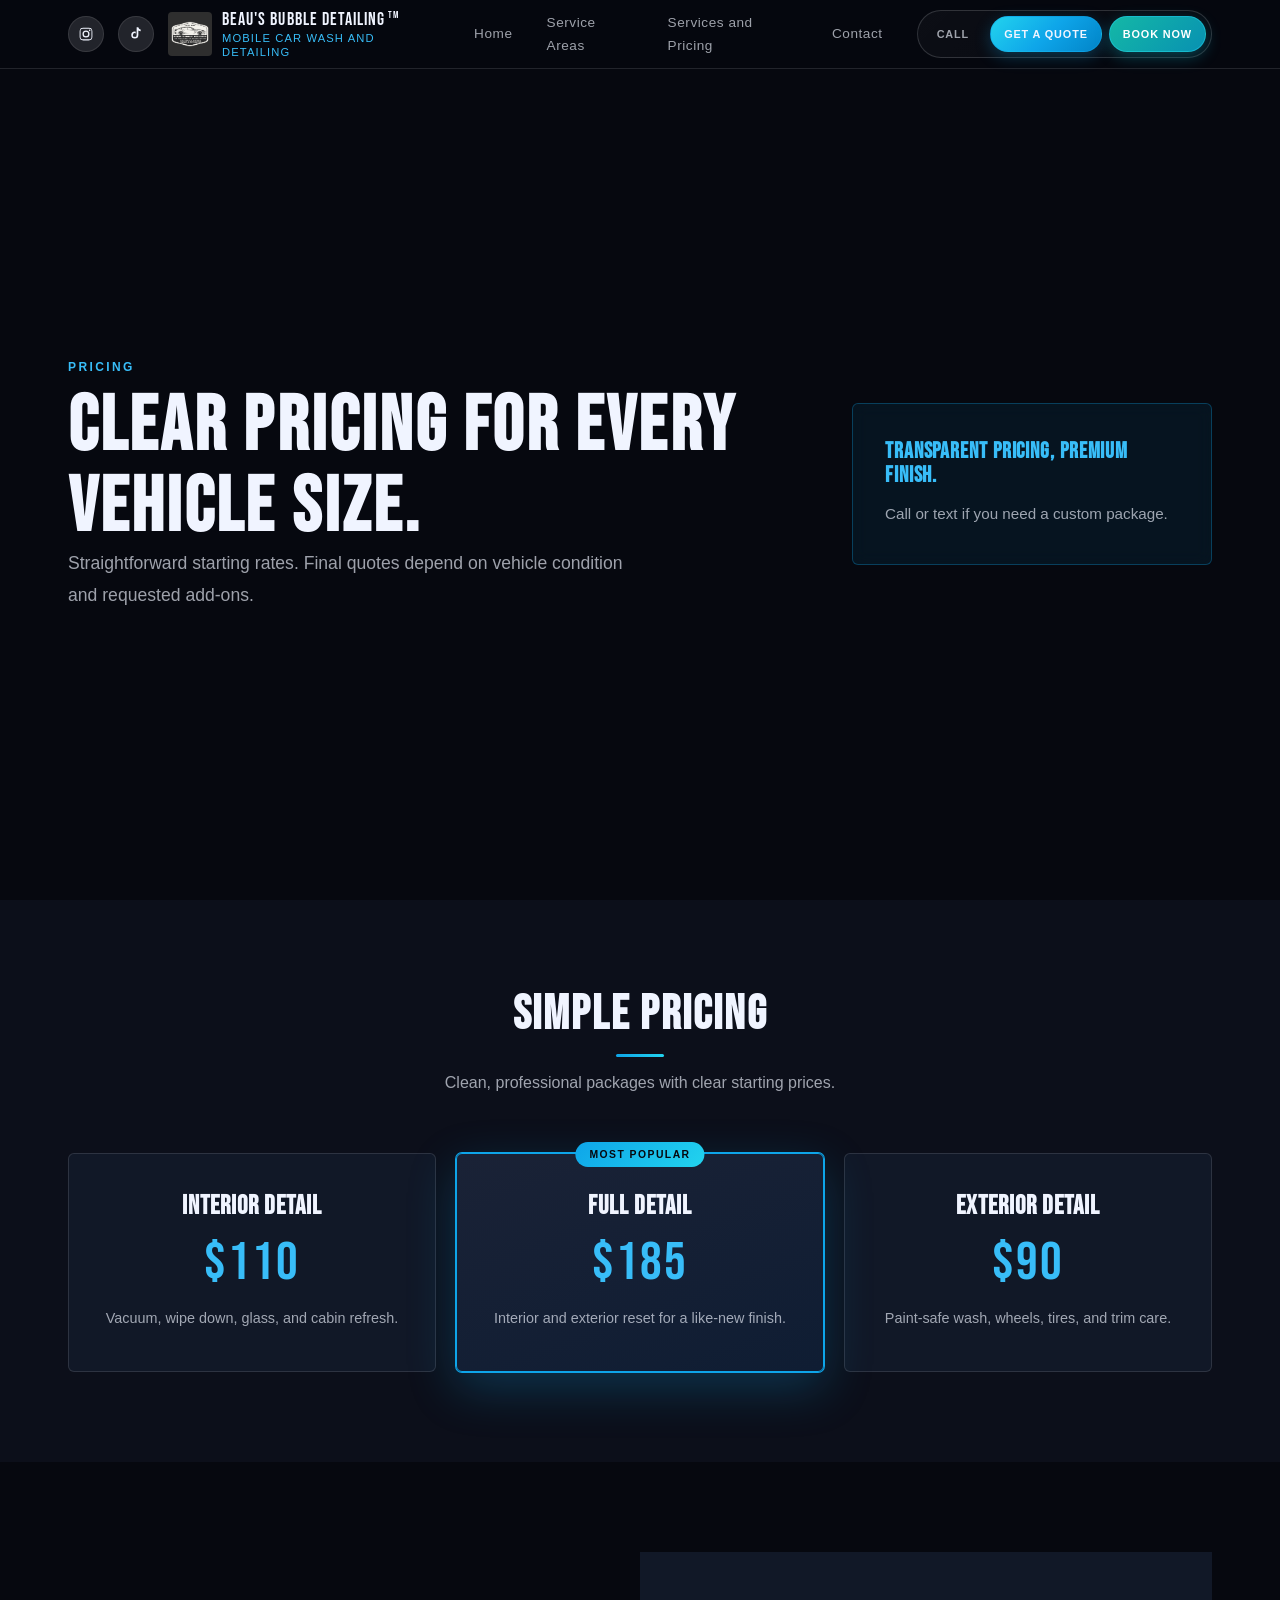
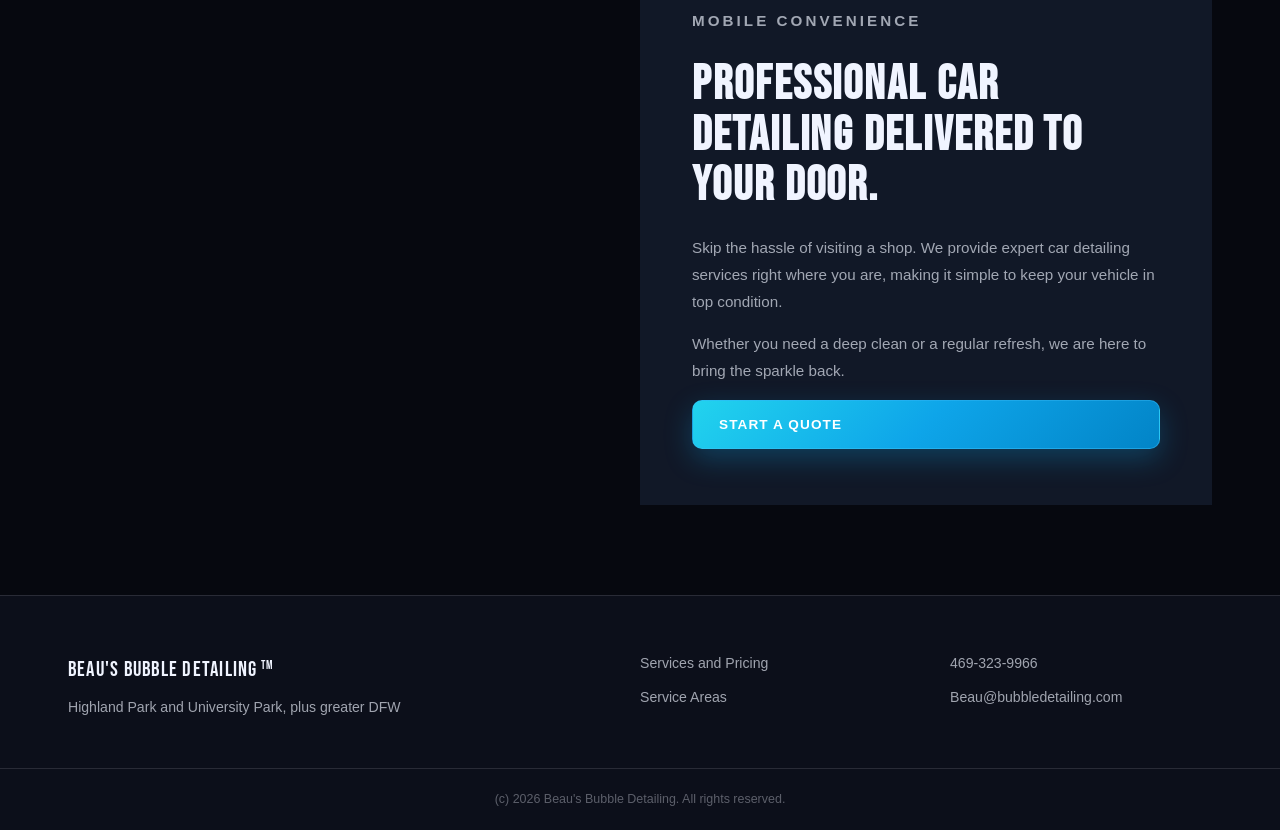
==== commit 24d09979: "Use a single mobile book now tab" ====
--- a/prices.html
+++ b/prices.html
@@ -105,8 +105,7 @@
       </section>
     </main>
 
-    <div class="sticky-cta" aria-label="Quick actions">
-      <a class="sticky-quote" href="index.html#quote">Get Quote</a>
+    <div class="sticky-cta" aria-label="Book now">
       <a class="sticky-book" href="https://calendly.com/beau-bubbledetailing/reservation" target="_blank" rel="noreferrer">Book Now</a>
     </div>
 
@@ -130,4 +129,3 @@
   </body>
 </html>
 
-
--- a/styles.css
+++ b/styles.css
@@ -1042,32 +1042,29 @@
 }
 
 /* -- STICKY CTA -- */
-.sticky-cta {
-  position: fixed;
-  bottom: 24px;
-  left: 50%;
-  transform: translateX(-50%);
-  display: flex;
-  gap: 0;
-  z-index: 90;
-  background: rgba(6,8,15,0.9);
-  border: 1px solid rgba(56,189,248,0.36);
-  border-radius: 50px;
-  padding: 6px;
-  backdrop-filter: blur(12px);
-  box-shadow: 0 10px 34px rgba(0,0,0,0.5), 0 0 0 1px rgba(14,165,233,0.14);
-}
-.sticky-call, .sticky-text, .sticky-quote {
-  font-family: 'Trebuchet MS', 'Segoe UI', sans-serif;
-  font-size: 0.8rem;
-  font-weight: 600;
-  letter-spacing: 0.1em;
-  text-transform: uppercase;
-  padding: 10px 22px;
-  border-radius: 50px;
-  text-decoration: none;
-  transition: all 0.2s;
-}
+.sticky-cta {
+  position: fixed;
+  bottom: calc(24px + env(safe-area-inset-bottom, 0px));
+  left: 50%;
+  transform: translateX(-50%);
+  display: none;
+  z-index: 90;
+}
+.sticky-call, .sticky-text, .sticky-quote, .sticky-book {
+  font-family: 'Trebuchet MS', 'Segoe UI', sans-serif;
+  font-size: 0.8rem;
+  font-weight: 700;
+  letter-spacing: 0.08em;
+  text-transform: uppercase;
+  padding: 10px 22px;
+  border-radius: 50px;
+  text-decoration: none;
+  min-height: 48px;
+  display: inline-flex;
+  align-items: center;
+  justify-content: center;
+  transition: transform 0.2s, box-shadow 0.2s, border-color 0.2s, background-color 0.2s, color 0.2s;
+}
 .sticky-call {
   color: var(--white-dim);
   background: transparent;
@@ -1080,31 +1077,31 @@
   border: 1px solid var(--white-faint);
 }
 .sticky-text:hover { color: var(--white); border-color: rgba(255,255,255,0.3); }
-.sticky-quote {
-  padding: 10px 28px;
-  border: 1px solid rgba(56,189,248,0.58);
-  background: linear-gradient(135deg, #22d3ee 0%, var(--blue) 55%, #0284c7 100%);
-  color: #fff;
-  box-shadow: 0 4px 16px rgba(14,165,233,0.3);
-}
-.sticky-quote:hover {
-  box-shadow: 0 8px 24px rgba(14,165,233,0.4);
-  transform: translateY(-1px);
-  filter: brightness(1.06);
-}
-.sticky-book {
-  padding: 10px 22px;
-  border: 1px solid rgba(34,211,238,0.5);
-  background: linear-gradient(135deg, #14b8a6, #0891b2);
-  color: #fff;
-  box-shadow: 0 4px 16px rgba(6,182,212,0.32);
-}
-.sticky-book:hover {
-  background: linear-gradient(135deg, #5eead4, #22d3ee);
-  box-shadow: 0 8px 24px rgba(6,182,212,0.4);
-  transform: translateY(-1px);
-  filter: brightness(1.06);
-}
+.sticky-quote {
+  padding: 10px 28px;
+  border: 1px solid rgba(240,244,255,0.14);
+  background: rgba(12,15,26,0.96);
+  color: var(--white);
+  box-shadow: 0 10px 24px rgba(0,0,0,0.24);
+}
+.sticky-quote:hover {
+  border-color: rgba(240,244,255,0.28);
+  box-shadow: 0 14px 28px rgba(0,0,0,0.3);
+  transform: translateY(-1px);
+}
+.sticky-book {
+  padding: 10px 22px;
+  border: 1px solid rgba(240,244,255,0.18);
+  background: var(--white);
+  color: var(--night);
+  box-shadow: 0 10px 24px rgba(0,0,0,0.28);
+}
+.sticky-book:hover {
+  background: #ffffff;
+  border-color: rgba(240,244,255,0.36);
+  box-shadow: 0 14px 28px rgba(0,0,0,0.34);
+  transform: translateY(-1px);
+}
 
 /* -- FOOTER -- */
 .site-footer {
@@ -1297,20 +1294,20 @@
     font-size: 1.5rem;
   }
 
-  /* Sticky CTA */
-  .sticky-cta {
-    bottom: 16px;
-    width: calc(100% - 32px);
-    max-width: 400px;
-    gap: 0;
-  }
-  .sticky-quote,
-  .sticky-book {
-    flex: 1;
-    text-align: center;
-    padding: 12px 14px;
-    font-size: 0.75rem;
-  }
+  /* Sticky CTA */
+  .sticky-cta {
+    display: flex;
+    bottom: calc(14px + env(safe-area-inset-bottom, 0px));
+    width: calc(100% - 24px);
+    max-width: 320px;
+    justify-content: center;
+  }
+  .sticky-book {
+    width: 100%;
+    text-align: center;
+    padding: 14px 18px;
+    font-size: 0.8rem;
+  }
   .form-grid { grid-template-columns: 1fr; }
 
   /* Hero badges wrap nicely */
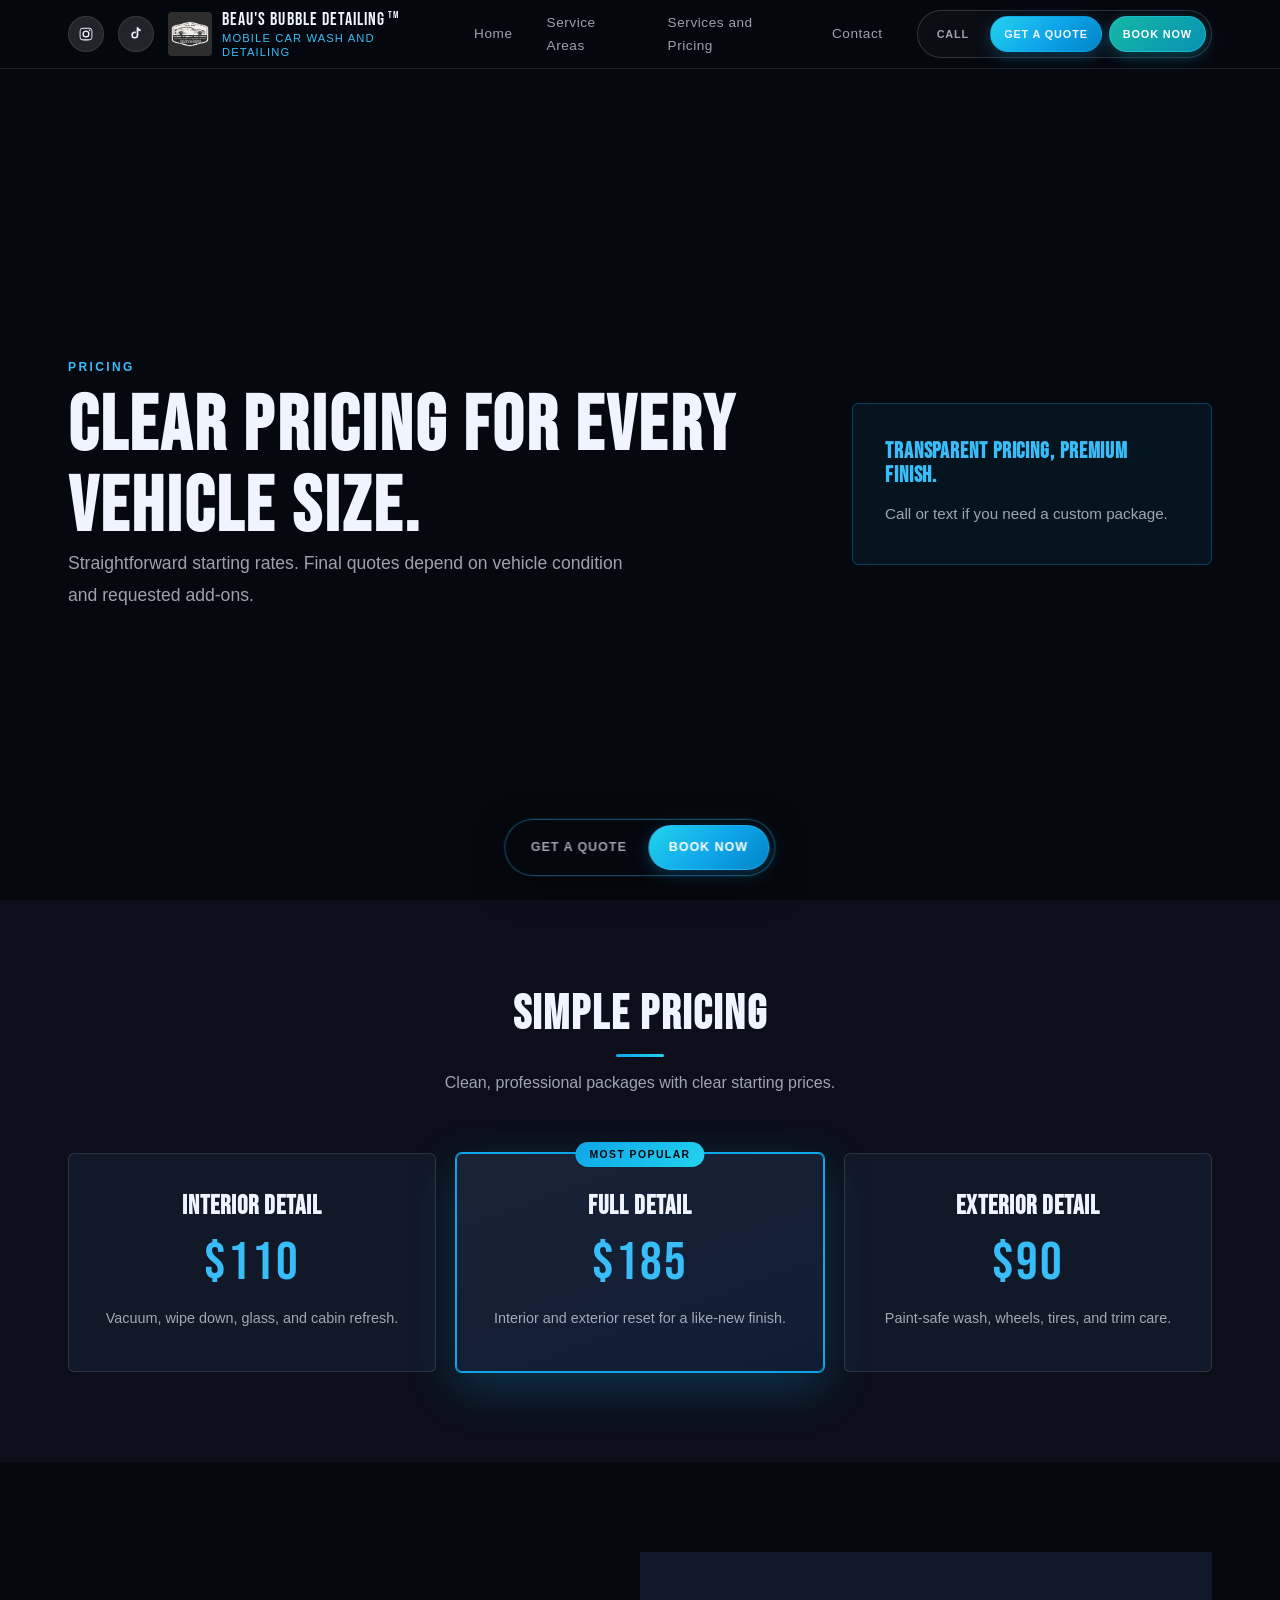
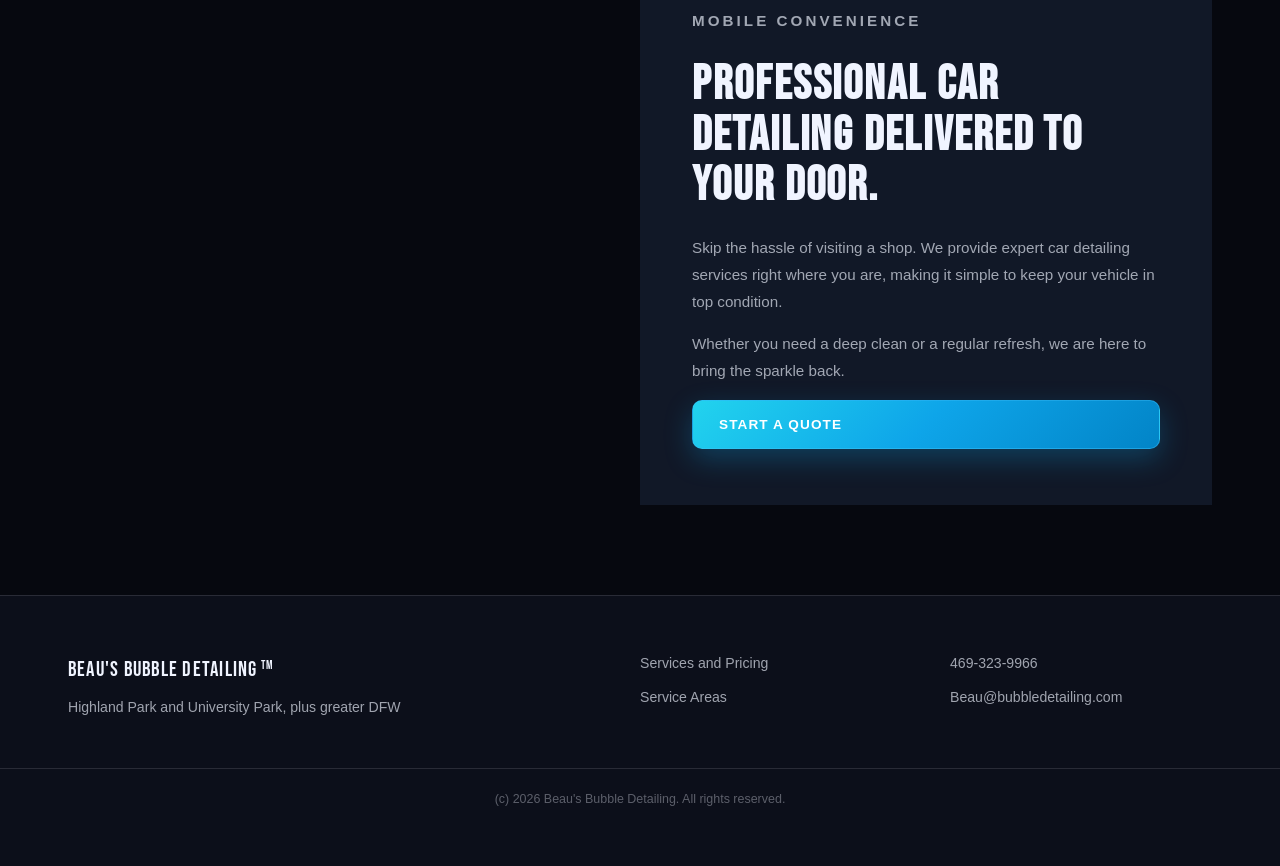
==== commit 53da1611: "Restyle sticky CTA as two centered pill tabs, simplify pricing - Sticky bar is now two small centere" ====
--- a/prices.html
+++ b/prices.html
@@ -105,7 +105,8 @@
       </section>
     </main>
 
-    <div class="sticky-cta" aria-label="Book now">
+    <div class="sticky-cta" aria-label="Quick actions">
+      <a class="sticky-quote" href="https://app.winwontech.com/questionnaire/beausbubbledetailing/outreach/BCwQTGIldse46hhcC2VT" target="_blank" rel="noreferrer">Get a Quote</a>
       <a class="sticky-book" href="https://calendly.com/beau-bubbledetailing/reservation" target="_blank" rel="noreferrer">Book Now</a>
     </div>
 
--- a/styles.css
+++ b/styles.css
@@ -1042,66 +1042,52 @@
 }
 
 /* -- STICKY CTA -- */
-.sticky-cta {
-  position: fixed;
-  bottom: calc(24px + env(safe-area-inset-bottom, 0px));
-  left: 50%;
-  transform: translateX(-50%);
-  display: none;
-  z-index: 90;
-}
-.sticky-call, .sticky-text, .sticky-quote, .sticky-book {
-  font-family: 'Trebuchet MS', 'Segoe UI', sans-serif;
-  font-size: 0.8rem;
-  font-weight: 700;
-  letter-spacing: 0.08em;
-  text-transform: uppercase;
-  padding: 10px 22px;
-  border-radius: 50px;
-  text-decoration: none;
-  min-height: 48px;
-  display: inline-flex;
-  align-items: center;
-  justify-content: center;
-  transition: transform 0.2s, box-shadow 0.2s, border-color 0.2s, background-color 0.2s, color 0.2s;
-}
-.sticky-call {
-  color: var(--white-dim);
+.sticky-cta {
+  position: fixed;
+  bottom: 24px;
+  left: 50%;
+  transform: translateX(-50%);
+  z-index: 90;
+  display: flex;
+  gap: 0;
+  background: rgba(6, 8, 15, 0.92);
+  border: 1px solid rgba(56,189,248,0.36);
+  border-radius: 50px;
+  padding: 5px;
+  backdrop-filter: blur(12px);
+  box-shadow: 0 10px 34px rgba(0,0,0,0.5), 0 0 0 1px rgba(14,165,233,0.14);
+}
+.sticky-book, .sticky-quote {
+  font-family: 'Trebuchet MS', 'Segoe UI', sans-serif;
+  font-size: 0.78rem;
+  font-weight: 700;
+  letter-spacing: 0.08em;
+  text-transform: uppercase;
+  text-decoration: none;
+  padding: 11px 20px;
+  border-radius: 50px;
+  white-space: nowrap;
+  transition: transform 0.2s, box-shadow 0.2s, filter 0.2s, background 0.2s;
+}
+.sticky-book {
+  background: linear-gradient(135deg, #22d3ee 0%, var(--blue) 55%, #0284c7 100%);
+  color: #fff;
+  border: 1px solid rgba(56,189,248,0.58);
+  box-shadow: 0 4px 16px rgba(14,165,233,0.3);
+}
+.sticky-book:hover {
+  filter: brightness(1.06);
+  box-shadow: 0 8px 24px rgba(14,165,233,0.4);
+}
+.sticky-quote {
   background: transparent;
-  border: 1px solid var(--white-faint);
-}
-.sticky-call:hover { color: var(--white); border-color: rgba(255,255,255,0.3); }
-.sticky-text {
-  color: var(--white-dim);
-  background: transparent;
-  border: 1px solid var(--white-faint);
-}
-.sticky-text:hover { color: var(--white); border-color: rgba(255,255,255,0.3); }
-.sticky-quote {
-  padding: 10px 28px;
-  border: 1px solid rgba(240,244,255,0.14);
-  background: rgba(12,15,26,0.96);
-  color: var(--white);
-  box-shadow: 0 10px 24px rgba(0,0,0,0.24);
-}
-.sticky-quote:hover {
-  border-color: rgba(240,244,255,0.28);
-  box-shadow: 0 14px 28px rgba(0,0,0,0.3);
-  transform: translateY(-1px);
-}
-.sticky-book {
-  padding: 10px 22px;
-  border: 1px solid rgba(240,244,255,0.18);
-  background: var(--white);
-  color: var(--night);
-  box-shadow: 0 10px 24px rgba(0,0,0,0.28);
-}
-.sticky-book:hover {
-  background: #ffffff;
-  border-color: rgba(240,244,255,0.36);
-  box-shadow: 0 14px 28px rgba(0,0,0,0.34);
-  transform: translateY(-1px);
-}
+  color: var(--white-dim);
+  border: 1px solid transparent;
+}
+.sticky-quote:hover {
+  color: var(--white);
+  background: var(--white-faint);
+}
 
 /* -- FOOTER -- */
 .site-footer {
@@ -1138,7 +1124,7 @@
 .footer-links a:hover { color: var(--blue-bright); }
 .footer-bottom {
   border-top: 1px solid var(--white-faint);
-  padding: 20px 28px;
+  padding: 20px 28px 56px;
   text-align: center;
   font-size: 0.78rem;
   color: rgba(240,244,255,0.35);
@@ -1294,20 +1280,10 @@
     font-size: 1.5rem;
   }
 
-  /* Sticky CTA */
-  .sticky-cta {
-    display: flex;
-    bottom: calc(14px + env(safe-area-inset-bottom, 0px));
-    width: calc(100% - 24px);
-    max-width: 320px;
-    justify-content: center;
-  }
-  .sticky-book {
-    width: 100%;
-    text-align: center;
-    padding: 14px 18px;
-    font-size: 0.8rem;
-  }
+  /* Sticky CTA */
+  .sticky-cta {
+    bottom: 16px;
+  }
   .form-grid { grid-template-columns: 1fr; }
 
   /* Hero badges wrap nicely */
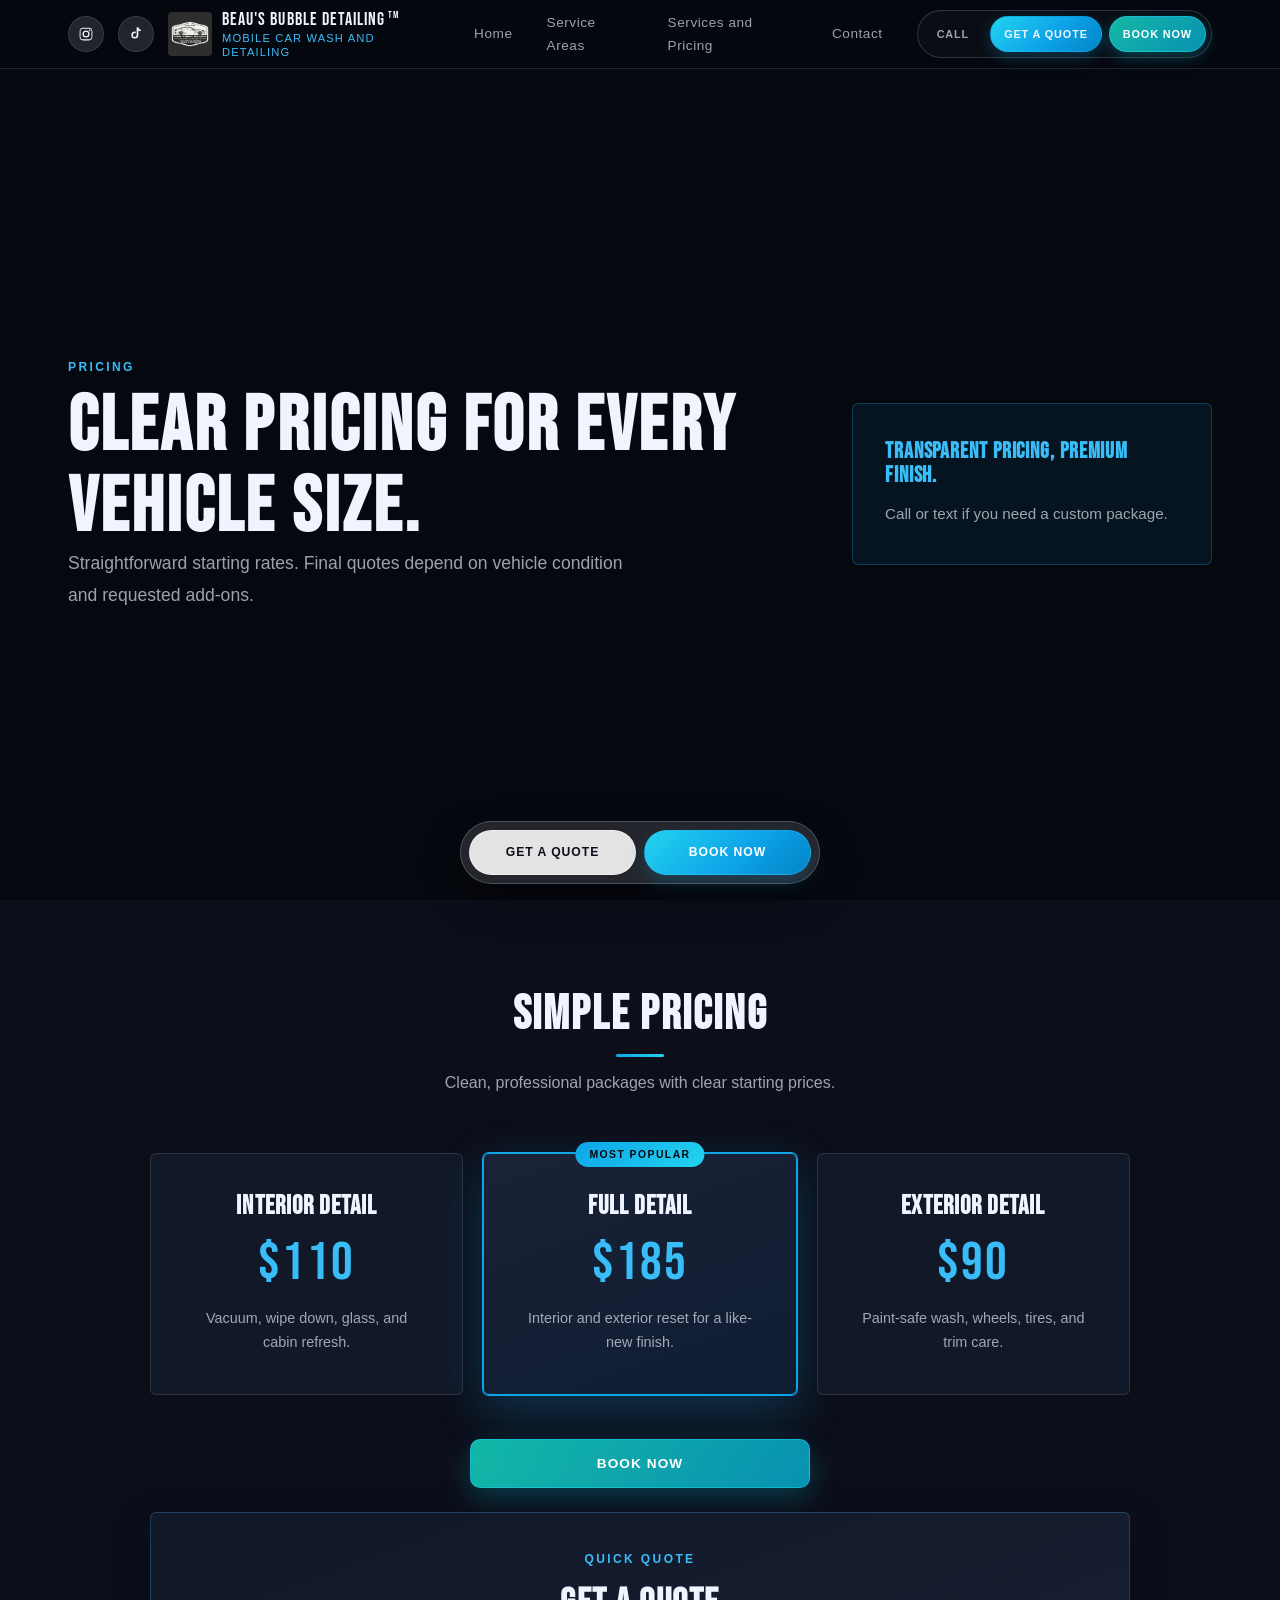
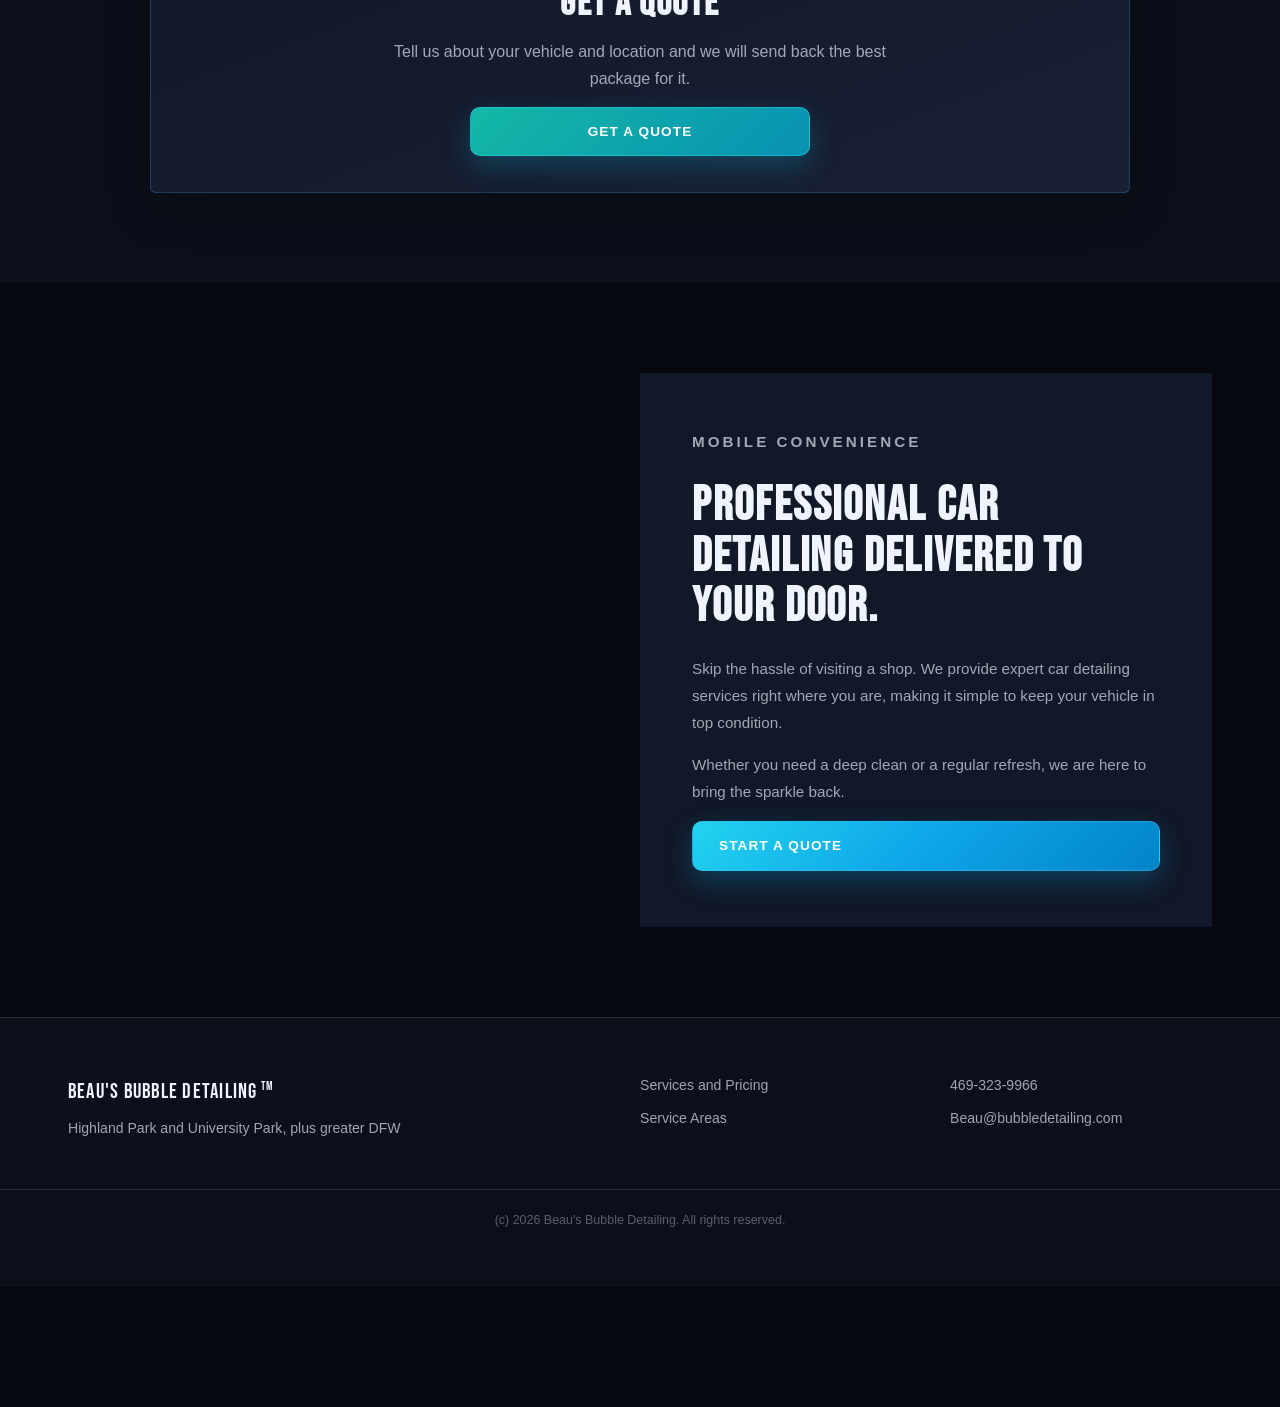
==== commit db19ffae: "Fix pricing UI, add quote section, round prices, improve responsiveness" ====
--- a/prices.html
+++ b/prices.html
@@ -71,22 +71,17 @@
             <h2>Simple pricing</h2>
             <p>Clean, professional packages with clear starting prices.</p>
           </div>
-          <div class="price-grid">
-            <div class="price-card">
-              <h3>Interior Detail</h3>
-              <p class="price">$110</p>
-              <p>Vacuum, wipe down, glass, and cabin refresh.</p>
+          <div class="price-grid" id="simplePricingCards"></div>
+          <div class="pricing-followup">
+            <div class="pricing-actions">
+              <a class="btn btn-book pricing-primary-cta" href="https://calendly.com/beau-bubbledetailing/reservation" target="_blank" rel="noreferrer">Book Now</a>
             </div>
-            <div class="price-card featured">
-              <h3>Full Detail</h3>
-              <p class="price">$185</p>
-              <p>Interior and exterior reset for a like-new finish.</p>
-            </div>
-            <div class="price-card">
-              <h3>Exterior Detail</h3>
-              <p class="price">$90</p>
-              <p>Paint-safe wash, wheels, tires, and trim care.</p>
-            </div>
+            <section class="pricing-quote-panel" aria-labelledby="simple-pricing-quote-title">
+              <p class="eyebrow">Quick quote</p>
+              <h3 id="simple-pricing-quote-title">Get a Quote</h3>
+              <p>Tell us about your vehicle and location and we will send back the best package for it.</p>
+              <a class="btn btn-book pricing-secondary-cta" href="https://app.winwontech.com/questionnaire/beausbubbledetailing/outreach/BCwQTGIldse46hhcC2VT" target="_blank" rel="noreferrer">Get a Quote</a>
+            </section>
           </div>
         </div>
       </section>
@@ -127,6 +122,8 @@
       </div>
       <p class="footer-bottom">(c) 2026 Beau's Bubble Detailing. All rights reserved.</p>
     </footer>
+    <script src="data.js"></script>
+    <script src="main.js"></script>
   </body>
 </html>
 
--- a/styles.css
+++ b/styles.css
@@ -22,13 +22,14 @@
 /* -- RESET -- */
 *, *::before, *::after { box-sizing: border-box; margin: 0; padding: 0; }
 html { scroll-behavior: smooth; }
-body {
-  font-family: 'Trebuchet MS', 'Segoe UI', sans-serif;
-  background: var(--night);
-  color: var(--white);
-  line-height: 1.7;
-  overflow-x: hidden;
-}
+body {
+  font-family: 'Trebuchet MS', 'Segoe UI', sans-serif;
+  background: var(--night);
+  color: var(--white);
+  line-height: 1.7;
+  overflow-x: hidden;
+  padding-bottom: 120px;
+}
 
 /* -- TYPOGRAPHY -- */
 h1, h2, h3 {
@@ -292,15 +293,28 @@
 }
 .btn-ghost:hover { background: var(--blue-dim); border-color: rgba(56,189,248,0.5); color: var(--white); box-shadow: none; }
 
-.btn-dark {
-  background: linear-gradient(135deg, rgba(26,34,54,0.95), rgba(17,24,39,0.95));
-  color: var(--white);
-  border: 1px solid rgba(240,244,255,0.18);
-  box-shadow: none;
-}
-.btn-dark:hover { background: linear-gradient(135deg, rgba(30,41,65,0.96), rgba(20,29,46,0.96)); border-color: rgba(56,189,248,0.45); color: var(--white); }
-
-/* -- HERO -- */
+.btn-dark {
+  background: linear-gradient(135deg, rgba(26,34,54,0.95), rgba(17,24,39,0.95));
+  color: var(--white);
+  border: 1px solid rgba(240,244,255,0.18);
+  box-shadow: none;
+}
+.btn-dark:hover { background: linear-gradient(135deg, rgba(30,41,65,0.96), rgba(20,29,46,0.96)); border-color: rgba(56,189,248,0.45); color: var(--white); }
+
+.btn-book {
+  background: linear-gradient(135deg, #14b8a6, #0891b2);
+  border-color: rgba(34,211,238,0.5);
+  color: #fff;
+  box-shadow: 0 10px 28px rgba(6,182,212,0.26);
+}
+
+.btn-book:hover {
+  background: linear-gradient(135deg, #5eead4, #22d3ee);
+  color: #fff;
+  box-shadow: 0 14px 32px rgba(6,182,212,0.32);
+}
+
+/* -- HERO -- */
 .hero {
   position: relative;
   padding-top: 68px; /* offset for fixed header */
@@ -426,30 +440,30 @@
   grid-template-columns: repeat(auto-fit, minmax(280px, 1fr));
   gap: 20px;
 }
-.pricing-tabs {
-  display: flex;
-  flex-wrap: wrap;
-  justify-content: center;
-  gap: 10px;
-  margin-bottom: 20px;
-}
-.pricing-tab {
-  background: var(--dark3);
-  border: 1px solid var(--white-faint);
-  color: var(--white-dim);
-  padding: 10px 16px;
-  border-radius: var(--radius);
-  cursor: pointer;
-  font-size: 0.85rem;
-  font-family: 'Trebuchet MS', 'Segoe UI', sans-serif;
-  transition: all 0.2s;
-}
-.pricing-tab:hover,
-.pricing-tab.selected {
-  background: var(--blue-dim);
-  border-color: var(--blue);
-  color: var(--blue-bright);
-}
+.pricing-tabs {
+  display: flex;
+  flex-wrap: wrap;
+  justify-content: center;
+  gap: 10px;
+  margin-bottom: 20px;
+}
+.pricing-tab {
+  background: rgba(240,244,255,0.05);
+  border: 1px solid rgba(240,244,255,0.12);
+  color: var(--white-dim);
+  padding: 10px 18px;
+  border-radius: 999px;
+  cursor: pointer;
+  font-size: 0.85rem;
+  font-family: 'Trebuchet MS', 'Segoe UI', sans-serif;
+  transition: all 0.2s;
+}
+.pricing-tab:hover,
+.pricing-tab.selected {
+  background: rgba(56,189,248,0.16);
+  border-color: rgba(56,189,248,0.42);
+  color: var(--white);
+}
 .service-card {
   background: var(--dark2);
   border: 1px solid var(--white-faint);
@@ -587,33 +601,23 @@
   background: var(--blue-dim);
   color: var(--blue-bright);
 }
-.addon-note {
-  margin-top: 12px;
-  color: var(--white-dim);
-  font-size: 0.85rem;
-  line-height: 1.65;
-}
-.monthly-subprice {
-  color: var(--blue-bright) !important;
-  font-size: 0.95rem !important;
-  margin-top: -6px;
-  margin-bottom: 8px;
-}
-
-/* -- PRICE GRID -- */
-.price-grid {
-  display: grid;
-  grid-template-columns: repeat(auto-fit, minmax(260px, 1fr));
-  gap: 20px;
-}
-.price-card {
-  background: var(--dark2);
-  border: 1px solid var(--white-faint);
-  border-radius: var(--radius);
-  padding: 40px 36px;
-  text-align: center;
-  transition: border-color 0.3s, transform 0.3s, box-shadow 0.3s;
-}
+/* -- PRICE GRID -- */
+.price-grid {
+  display: grid;
+  grid-template-columns: repeat(auto-fit, minmax(240px, 1fr));
+  gap: 20px;
+  width: min(100%, 980px);
+  margin: 0 auto;
+}
+.price-card {
+  background: var(--dark2);
+  border: 1px solid var(--white-faint);
+  border-radius: var(--radius);
+  padding: 40px 36px;
+  text-align: center;
+  transition: border-color 0.3s, transform 0.3s, box-shadow 0.3s;
+  min-width: 0;
+}
 .price-card:hover {
   border-color: rgba(14,165,233,0.4);
   transform: translateY(-4px);
@@ -651,11 +655,58 @@
   line-height: 1;
   margin: 16px 0;
 }
-.price-card p:not(.price) {
-  color: var(--white-dim);
-  font-size: 0.9rem;
-  line-height: 1.65;
-}
+.price-card p:not(.price) {
+  color: var(--white-dim);
+  font-size: 0.9rem;
+  line-height: 1.65;
+}
+
+.pricing-followup {
+  width: min(100%, 980px);
+  margin: 40px auto 0;
+  display: grid;
+  gap: 24px;
+}
+
+.pricing-actions {
+  display: flex;
+  justify-content: center;
+  padding: 4px 16px 0;
+}
+
+.pricing-primary-cta,
+.pricing-secondary-cta {
+  width: min(100%, 340px);
+  margin: 0 auto;
+  text-align: center;
+}
+
+.pricing-quote-panel {
+  display: grid;
+  justify-items: center;
+  gap: 14px;
+  text-align: center;
+  padding: 36px 32px;
+  background: linear-gradient(160deg, rgba(17,24,39,0.96), rgba(26,34,54,0.96));
+  border: 1px solid rgba(56,189,248,0.24);
+  border-radius: var(--radius);
+  box-shadow: 0 16px 40px rgba(0,0,0,0.25);
+}
+
+.pricing-quote-panel .eyebrow,
+.pricing-quote-panel h3,
+.pricing-quote-panel p {
+  margin: 0;
+}
+
+.pricing-quote-panel h3 {
+  font-size: clamp(1.8rem, 4vw, 2.4rem);
+}
+
+.pricing-quote-panel p:not(.eyebrow) {
+  max-width: 540px;
+  color: var(--white-dim);
+}
 
 /* -- GALLERY -- */
 .gallery-grid {
@@ -1042,52 +1093,61 @@
 }
 
 /* -- STICKY CTA -- */
-.sticky-cta {
-  position: fixed;
-  bottom: 24px;
-  left: 50%;
-  transform: translateX(-50%);
-  z-index: 90;
-  display: flex;
-  gap: 0;
-  background: rgba(6, 8, 15, 0.92);
-  border: 1px solid rgba(56,189,248,0.36);
-  border-radius: 50px;
-  padding: 5px;
-  backdrop-filter: blur(12px);
-  box-shadow: 0 10px 34px rgba(0,0,0,0.5), 0 0 0 1px rgba(14,165,233,0.14);
-}
-.sticky-book, .sticky-quote {
-  font-family: 'Trebuchet MS', 'Segoe UI', sans-serif;
-  font-size: 0.78rem;
-  font-weight: 700;
-  letter-spacing: 0.08em;
-  text-transform: uppercase;
-  text-decoration: none;
-  padding: 11px 20px;
-  border-radius: 50px;
-  white-space: nowrap;
-  transition: transform 0.2s, box-shadow 0.2s, filter 0.2s, background 0.2s;
-}
-.sticky-book {
-  background: linear-gradient(135deg, #22d3ee 0%, var(--blue) 55%, #0284c7 100%);
-  color: #fff;
-  border: 1px solid rgba(56,189,248,0.58);
-  box-shadow: 0 4px 16px rgba(14,165,233,0.3);
-}
-.sticky-book:hover {
-  filter: brightness(1.06);
-  box-shadow: 0 8px 24px rgba(14,165,233,0.4);
-}
-.sticky-quote {
-  background: transparent;
-  color: var(--white-dim);
-  border: 1px solid transparent;
-}
-.sticky-quote:hover {
-  color: var(--white);
-  background: var(--white-faint);
-}
+.sticky-cta {
+  position: fixed;
+  bottom: max(16px, env(safe-area-inset-bottom));
+  left: 50%;
+  transform: translateX(-50%);
+  z-index: 90;
+  display: flex;
+  align-items: center;
+  gap: 8px;
+  justify-content: center;
+  width: min(calc(100vw - 24px), 360px);
+  max-width: calc(100vw - 24px);
+  background: rgba(255, 255, 255, 0.12);
+  border: 1px solid rgba(240,244,255,0.22);
+  border-radius: 999px;
+  padding: 8px;
+  backdrop-filter: blur(18px);
+  -webkit-backdrop-filter: blur(18px);
+  box-shadow: 0 18px 36px rgba(0,0,0,0.34);
+}
+.sticky-book, .sticky-quote {
+  font-family: 'Trebuchet MS', 'Segoe UI', sans-serif;
+  font-size: 0.76rem;
+  font-weight: 700;
+  letter-spacing: 0.08em;
+  text-transform: uppercase;
+  text-decoration: none;
+  flex: 1 1 0;
+  min-width: 0;
+  padding: 11px 18px;
+  border-radius: 999px;
+  white-space: nowrap;
+  transition: transform 0.2s, box-shadow 0.2s, filter 0.2s, background 0.2s;
+  text-align: center;
+}
+.sticky-book {
+  background: linear-gradient(135deg, #22d3ee 0%, var(--blue) 55%, #0284c7 100%);
+  color: #fff;
+  border: 1px solid rgba(56,189,248,0.45);
+  box-shadow: 0 8px 18px rgba(14,165,233,0.22);
+}
+.sticky-book:hover {
+  filter: brightness(1.06);
+  box-shadow: 0 12px 24px rgba(14,165,233,0.28);
+  transform: translateY(-1px);
+}
+.sticky-quote {
+  background: rgba(255,255,255,0.88);
+  color: var(--dark1);
+  border: 1px solid rgba(255,255,255,0.4);
+}
+.sticky-quote:hover {
+  background: rgba(255,255,255,0.96);
+  transform: translateY(-1px);
+}
 
 /* -- FOOTER -- */
 .site-footer {
@@ -1142,21 +1202,24 @@
 .fade-in.visible { opacity: 1; transform: translateY(0); }
 
 /* -- MOBILE -- */
-@media (max-width: 900px) {
-  .hero-grid, .quote-wrapper, .split-grid, .highland-split, .about-grid, .about-me-layout {
-    grid-template-columns: 1fr;
-  }
+@media (max-width: 900px) {
+  .hero-grid, .quote-wrapper, .split-grid, .highland-split, .about-grid, .about-me-layout {
+    grid-template-columns: 1fr;
+  }
   .hero::before { background-position: 70% center; }
   .hero-grid { padding: 64px 28px; }
   .process-grid { grid-template-columns: 1fr 1fr; }
   .testimonial-grid { grid-template-columns: 1fr; }
   .footer-grid { grid-template-columns: 1fr 1fr; }
-  .gallery-grid { grid-template-columns: 1fr 1fr; }
-  .highland-photo { display: none; }
-  .split-image { min-height: 240px; }
-  .why-reasons { grid-template-columns: 1fr; }
-}
-@media (max-width: 640px) {
+  .gallery-grid { grid-template-columns: 1fr 1fr; }
+  .highland-photo { display: none; }
+  .split-image { min-height: 240px; }
+  .why-reasons { grid-template-columns: 1fr; }
+  .pricing-followup {
+    margin-top: 32px;
+  }
+}
+@media (max-width: 640px) {
   .site-header {
     position: sticky;
     top: 0;
@@ -1242,10 +1305,10 @@
   .about-me-layout {
     grid-template-columns: 1fr;
   }
-  .process-grid { grid-template-columns: 1fr; }
-  .process-grid::before { display: none; }
-  .price-grid { grid-template-columns: 1fr; }
-  .area-grid { grid-template-columns: 1fr; }
+  .process-grid { grid-template-columns: 1fr; }
+  .process-grid::before { display: none; }
+  .price-grid { grid-template-columns: 1fr; }
+  .area-grid { grid-template-columns: 1fr; }
   .footer-grid { grid-template-columns: 1fr; gap: 28px; }
   .gallery-grid { grid-template-columns: 1fr 1fr; }
   .testimonial-grid { grid-template-columns: 1fr; }
@@ -1280,11 +1343,24 @@
     font-size: 1.5rem;
   }
 
-  /* Sticky CTA */
-  .sticky-cta {
-    bottom: 16px;
-  }
-  .form-grid { grid-template-columns: 1fr; }
+  /* Sticky CTA */
+  .sticky-cta {
+    bottom: max(12px, env(safe-area-inset-bottom));
+    width: min(calc(100vw - 20px), 340px);
+    padding: 6px;
+    gap: 6px;
+  }
+  .sticky-book, .sticky-quote {
+    padding: 10px 14px;
+    font-size: 0.72rem;
+  }
+  .pricing-followup {
+    gap: 20px;
+  }
+  .pricing-quote-panel {
+    padding: 28px 20px;
+  }
+  .form-grid { grid-template-columns: 1fr; }
 
   /* Hero badges wrap nicely */
   .hero-badges {
@@ -1302,7 +1378,23 @@
   }
 
   /* Section heads tighter */
-  .section-head {
-    margin: 0 auto 40px;
-  }
-}
+  .section-head {
+    margin: 0 auto 40px;
+  }
+}
+
+@media (max-width: 380px) {
+  body {
+    padding-bottom: 132px;
+  }
+  .sticky-cta {
+    width: min(calc(100vw - 16px), 320px);
+    gap: 4px;
+    padding: 5px;
+  }
+  .sticky-book, .sticky-quote {
+    padding: 10px 8px;
+    font-size: 0.68rem;
+    letter-spacing: 0.05em;
+  }
+}
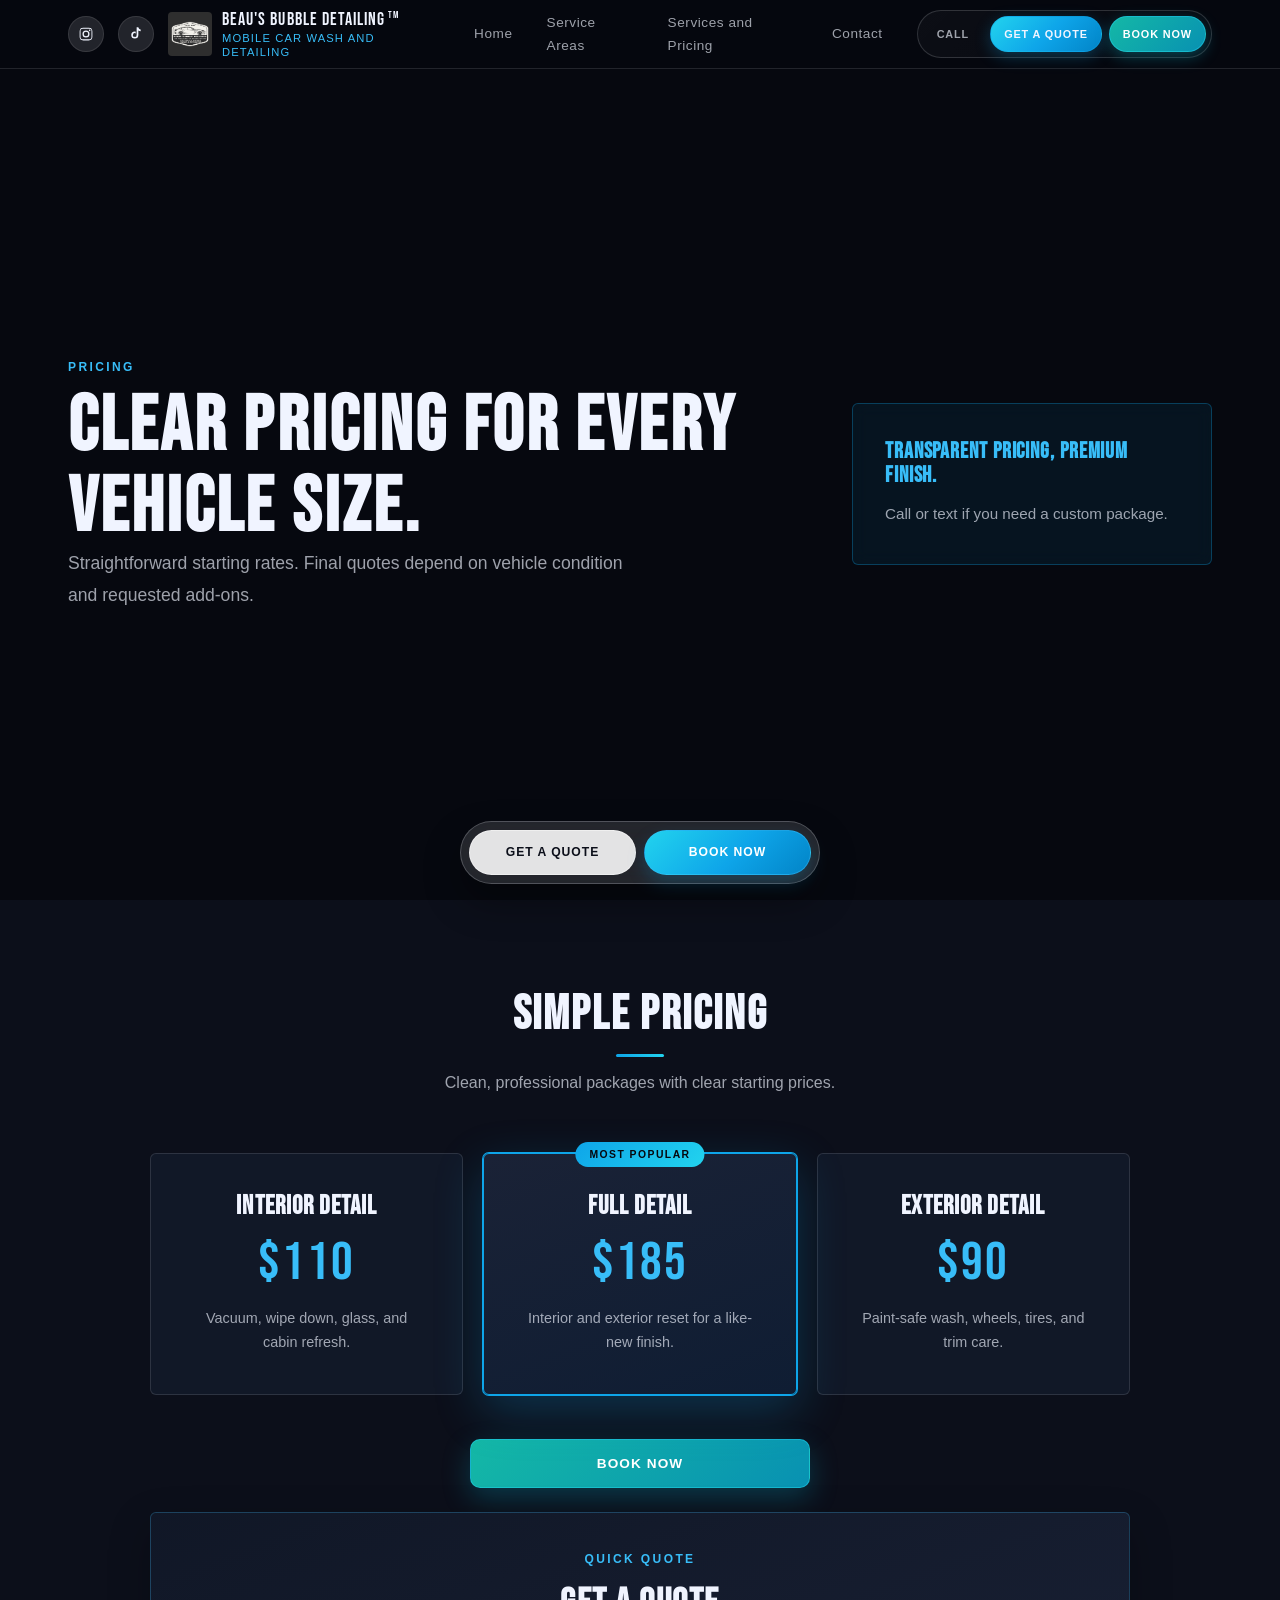
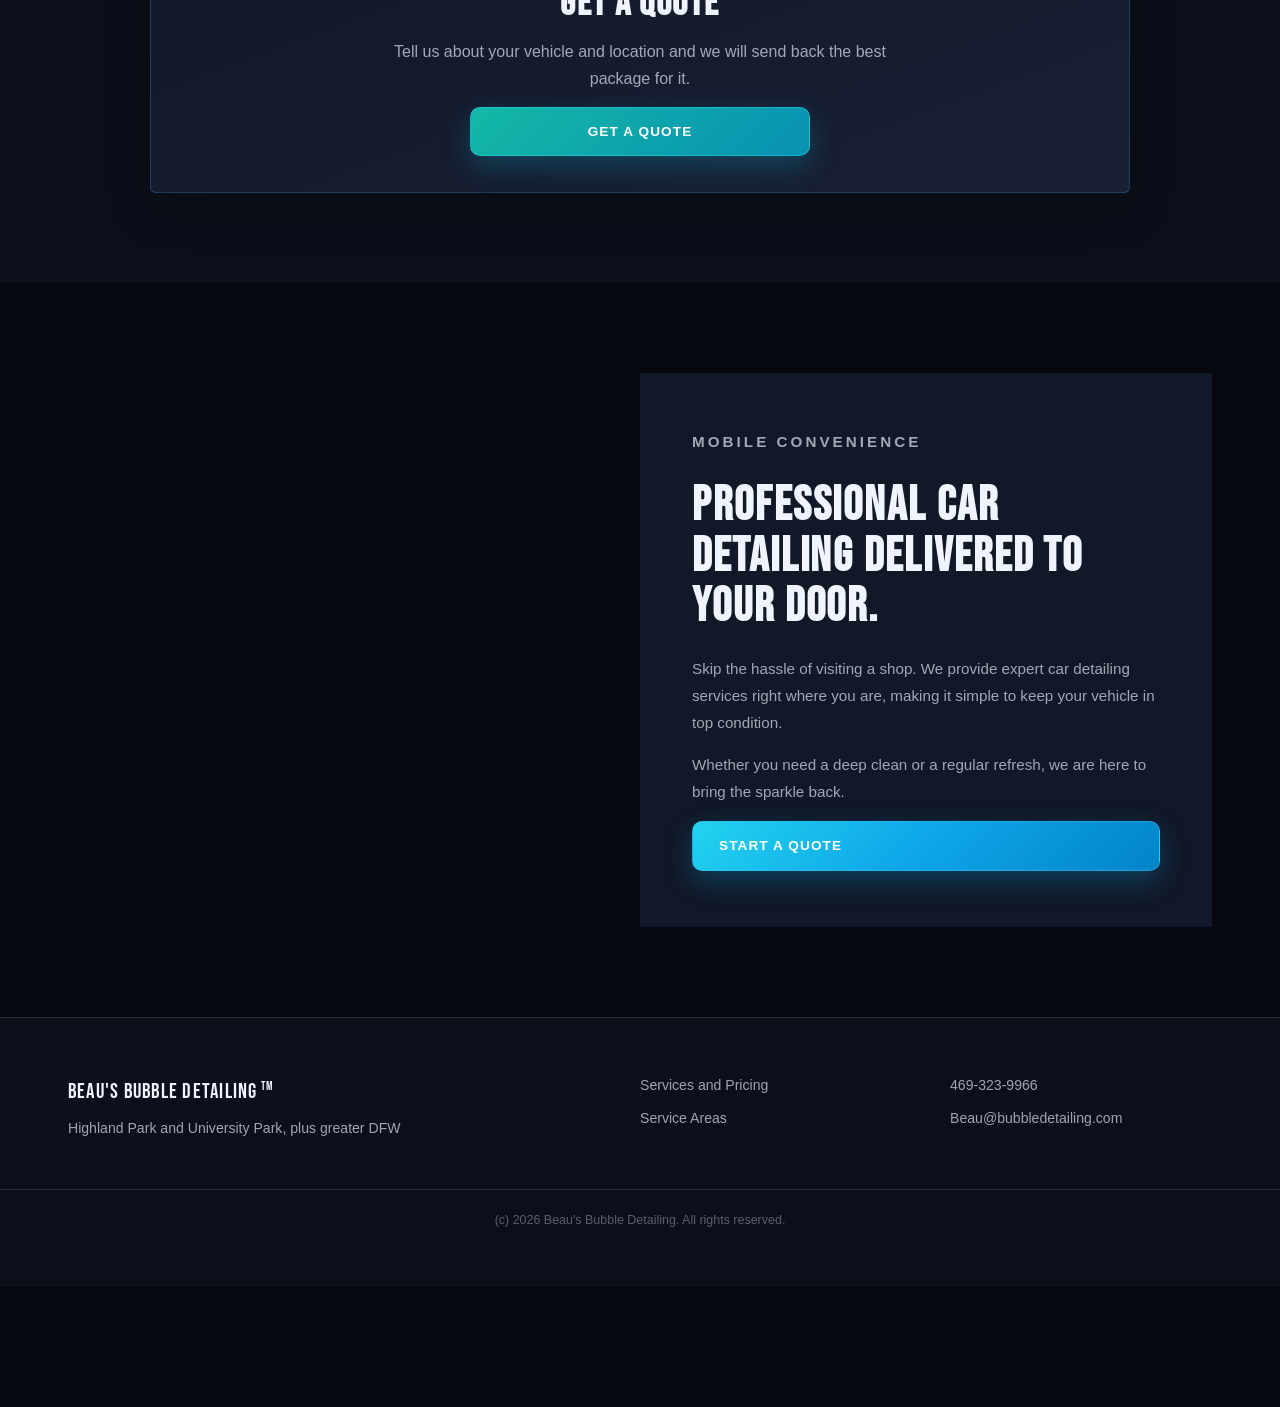
==== commit f9cfef6f: "Fix pricing page rendering and sync pricing data" ====
--- a/prices.html
+++ b/prices.html
@@ -71,7 +71,23 @@
             <h2>Simple pricing</h2>
             <p>Clean, professional packages with clear starting prices.</p>
           </div>
-          <div class="price-grid" id="simplePricingCards"></div>
+          <div class="price-grid">
+            <article class="price-card">
+              <h3>Interior Detail</h3>
+              <p class="price">$110</p>
+              <p>Vacuum, wipe down, glass, and cabin refresh.</p>
+            </article>
+            <article class="price-card featured">
+              <h3>Full Detail</h3>
+              <p class="price">$185</p>
+              <p>Interior and exterior reset for a like-new finish.</p>
+            </article>
+            <article class="price-card">
+              <h3>Exterior Detail</h3>
+              <p class="price">$90</p>
+              <p>Paint-safe wash, wheels, tires, and trim care.</p>
+            </article>
+          </div>
           <div class="pricing-followup">
             <div class="pricing-actions">
               <a class="btn btn-book pricing-primary-cta" href="https://calendly.com/beau-bubbledetailing/reservation" target="_blank" rel="noreferrer">Book Now</a>
@@ -122,8 +138,6 @@
       </div>
       <p class="footer-bottom">(c) 2026 Beau's Bubble Detailing. All rights reserved.</p>
     </footer>
-    <script src="data.js"></script>
-    <script src="main.js"></script>
   </body>
 </html>
 
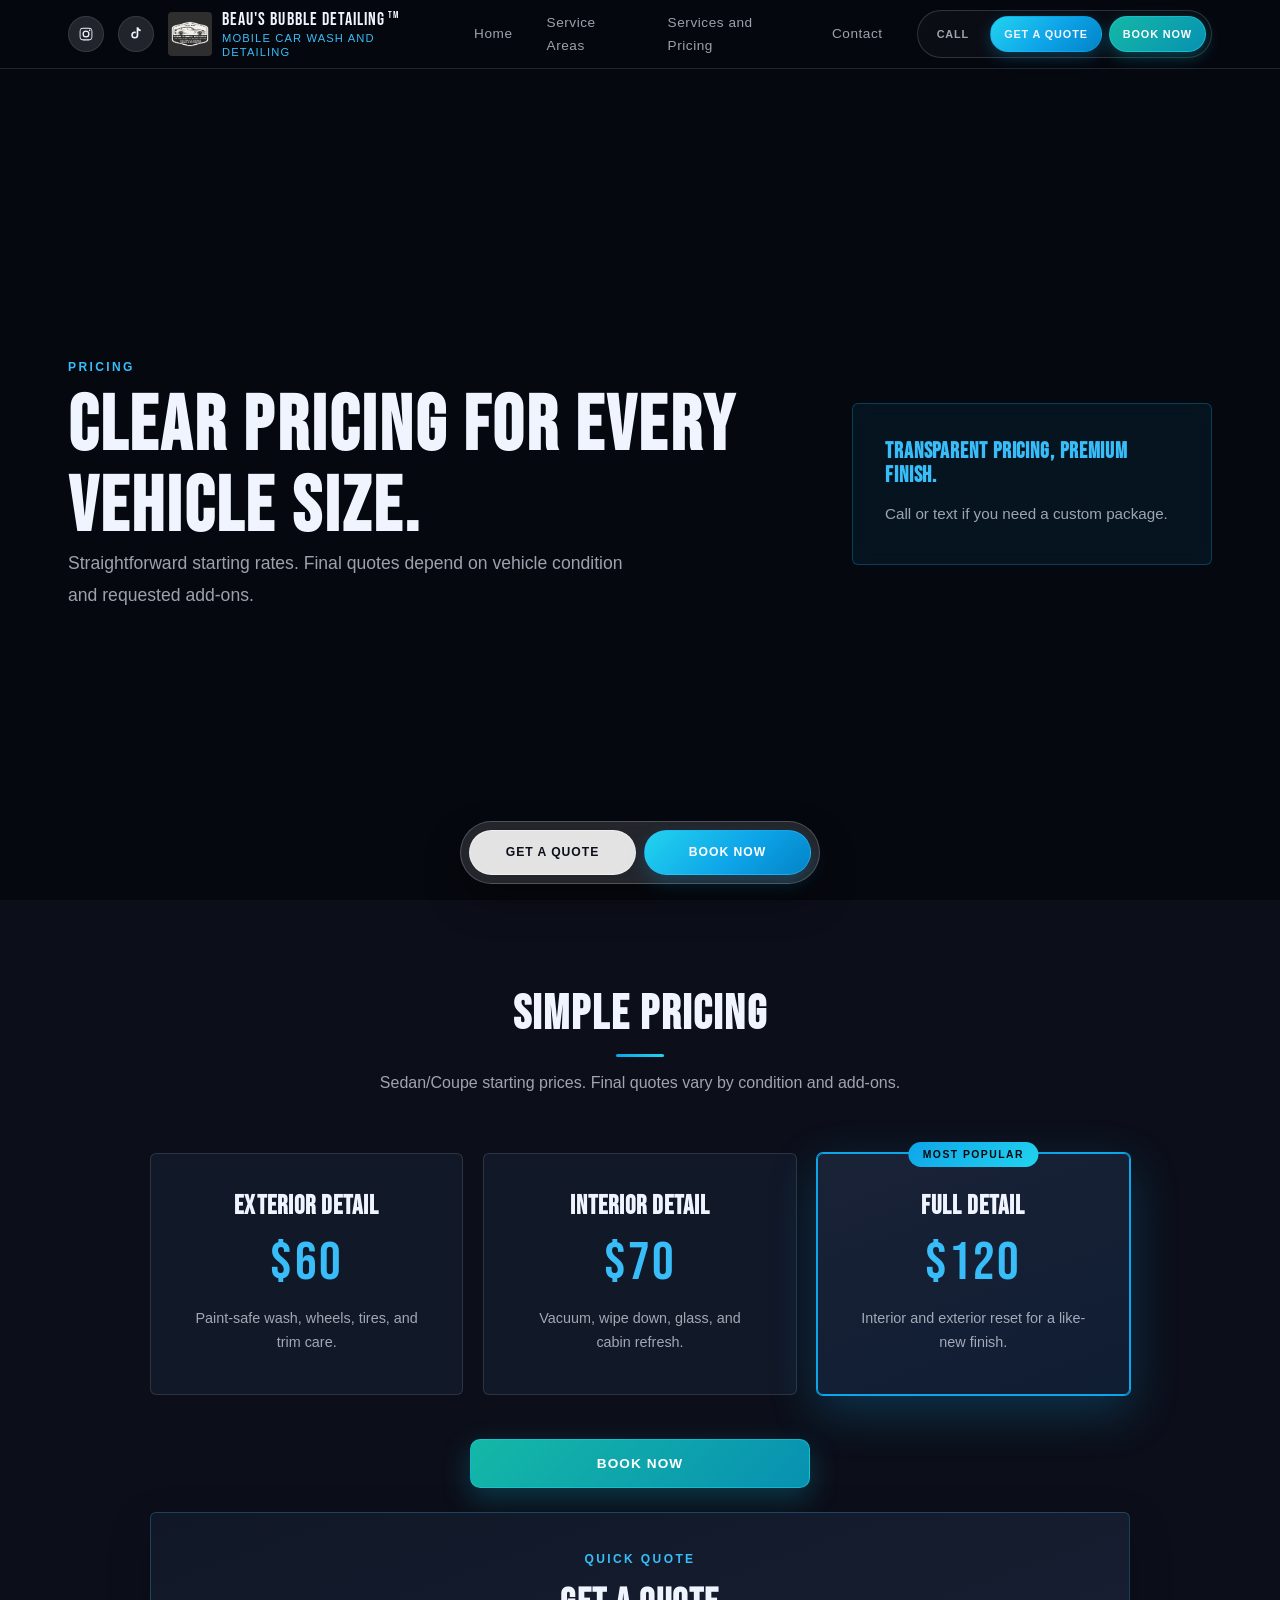
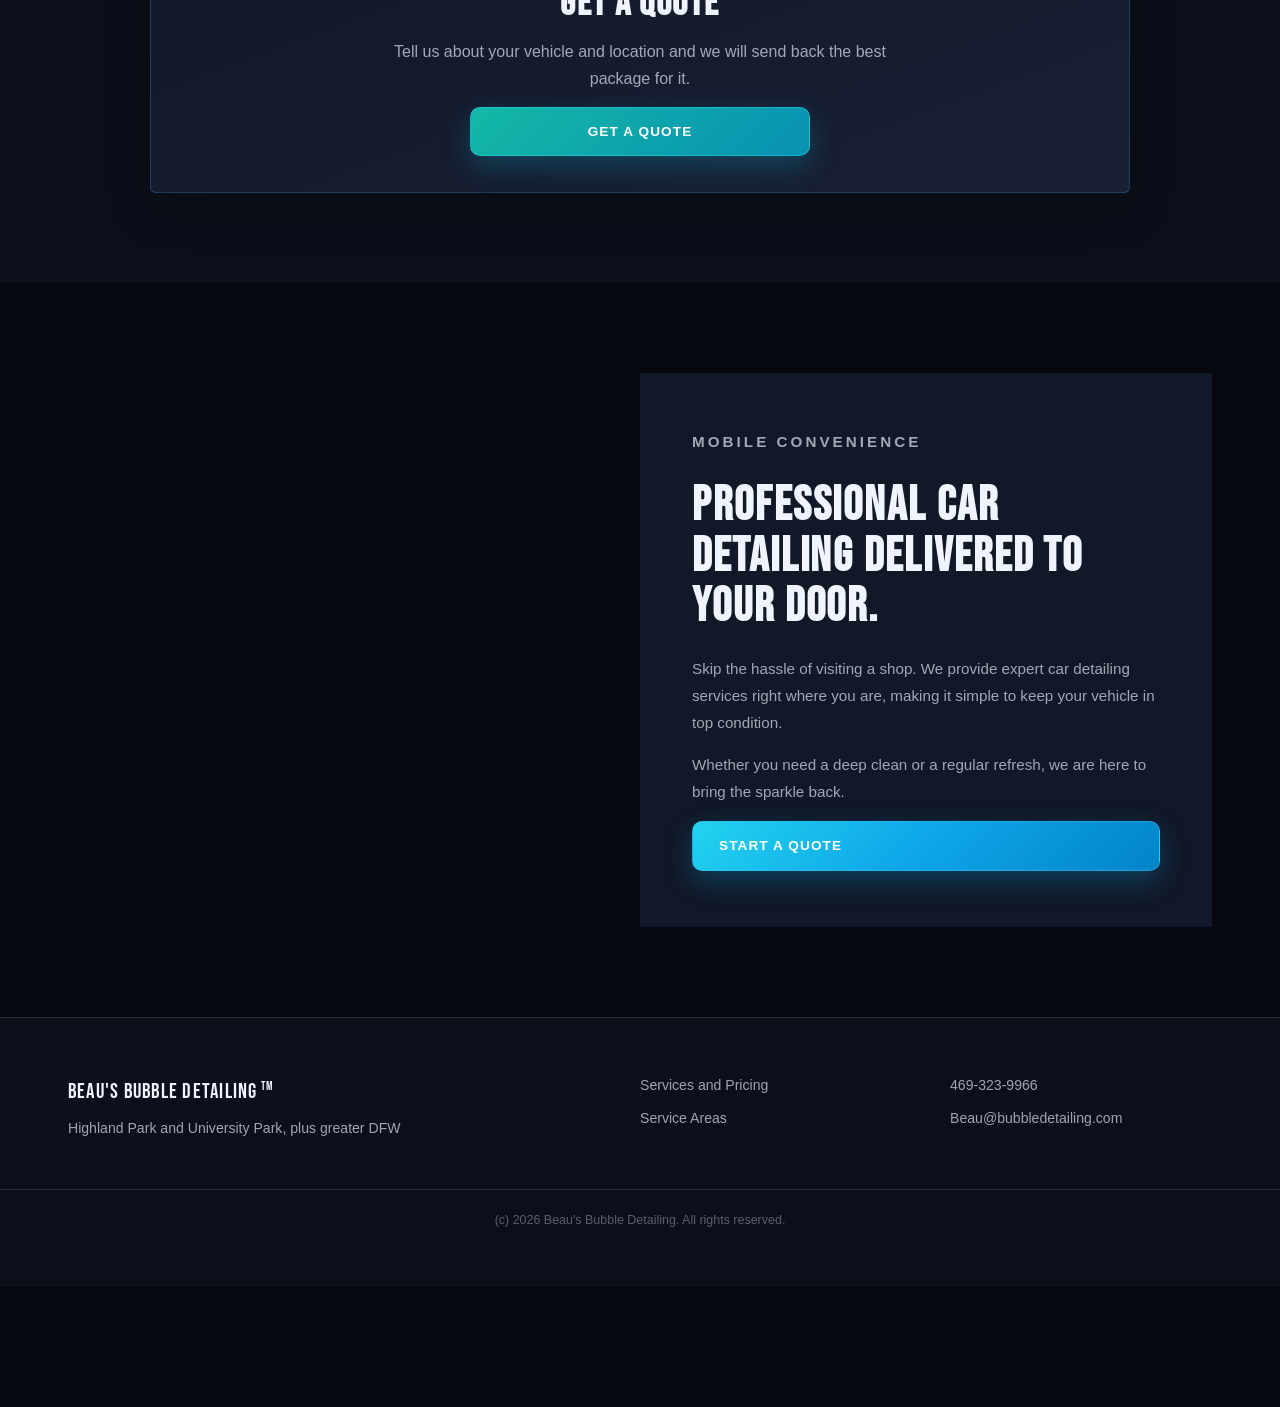
==== commit 9ea800a4: "Sync pricing across site and remove hash fragments from in-page nav" ====
--- a/prices.html
+++ b/prices.html
@@ -69,23 +69,23 @@
         <div class="container">
           <div class="section-head">
             <h2>Simple pricing</h2>
-            <p>Clean, professional packages with clear starting prices.</p>
+            <p>Sedan/Coupe starting prices. Final quotes vary by condition and add-ons.</p>
           </div>
           <div class="price-grid">
             <article class="price-card">
+              <h3>Exterior Detail</h3>
+              <p class="price">$60</p>
+              <p>Paint-safe wash, wheels, tires, and trim care.</p>
+            </article>
+            <article class="price-card">
               <h3>Interior Detail</h3>
-              <p class="price">$110</p>
+              <p class="price">$70</p>
               <p>Vacuum, wipe down, glass, and cabin refresh.</p>
             </article>
             <article class="price-card featured">
               <h3>Full Detail</h3>
-              <p class="price">$185</p>
+              <p class="price">$120</p>
               <p>Interior and exterior reset for a like-new finish.</p>
-            </article>
-            <article class="price-card">
-              <h3>Exterior Detail</h3>
-              <p class="price">$90</p>
-              <p>Paint-safe wash, wheels, tires, and trim care.</p>
             </article>
           </div>
           <div class="pricing-followup">
